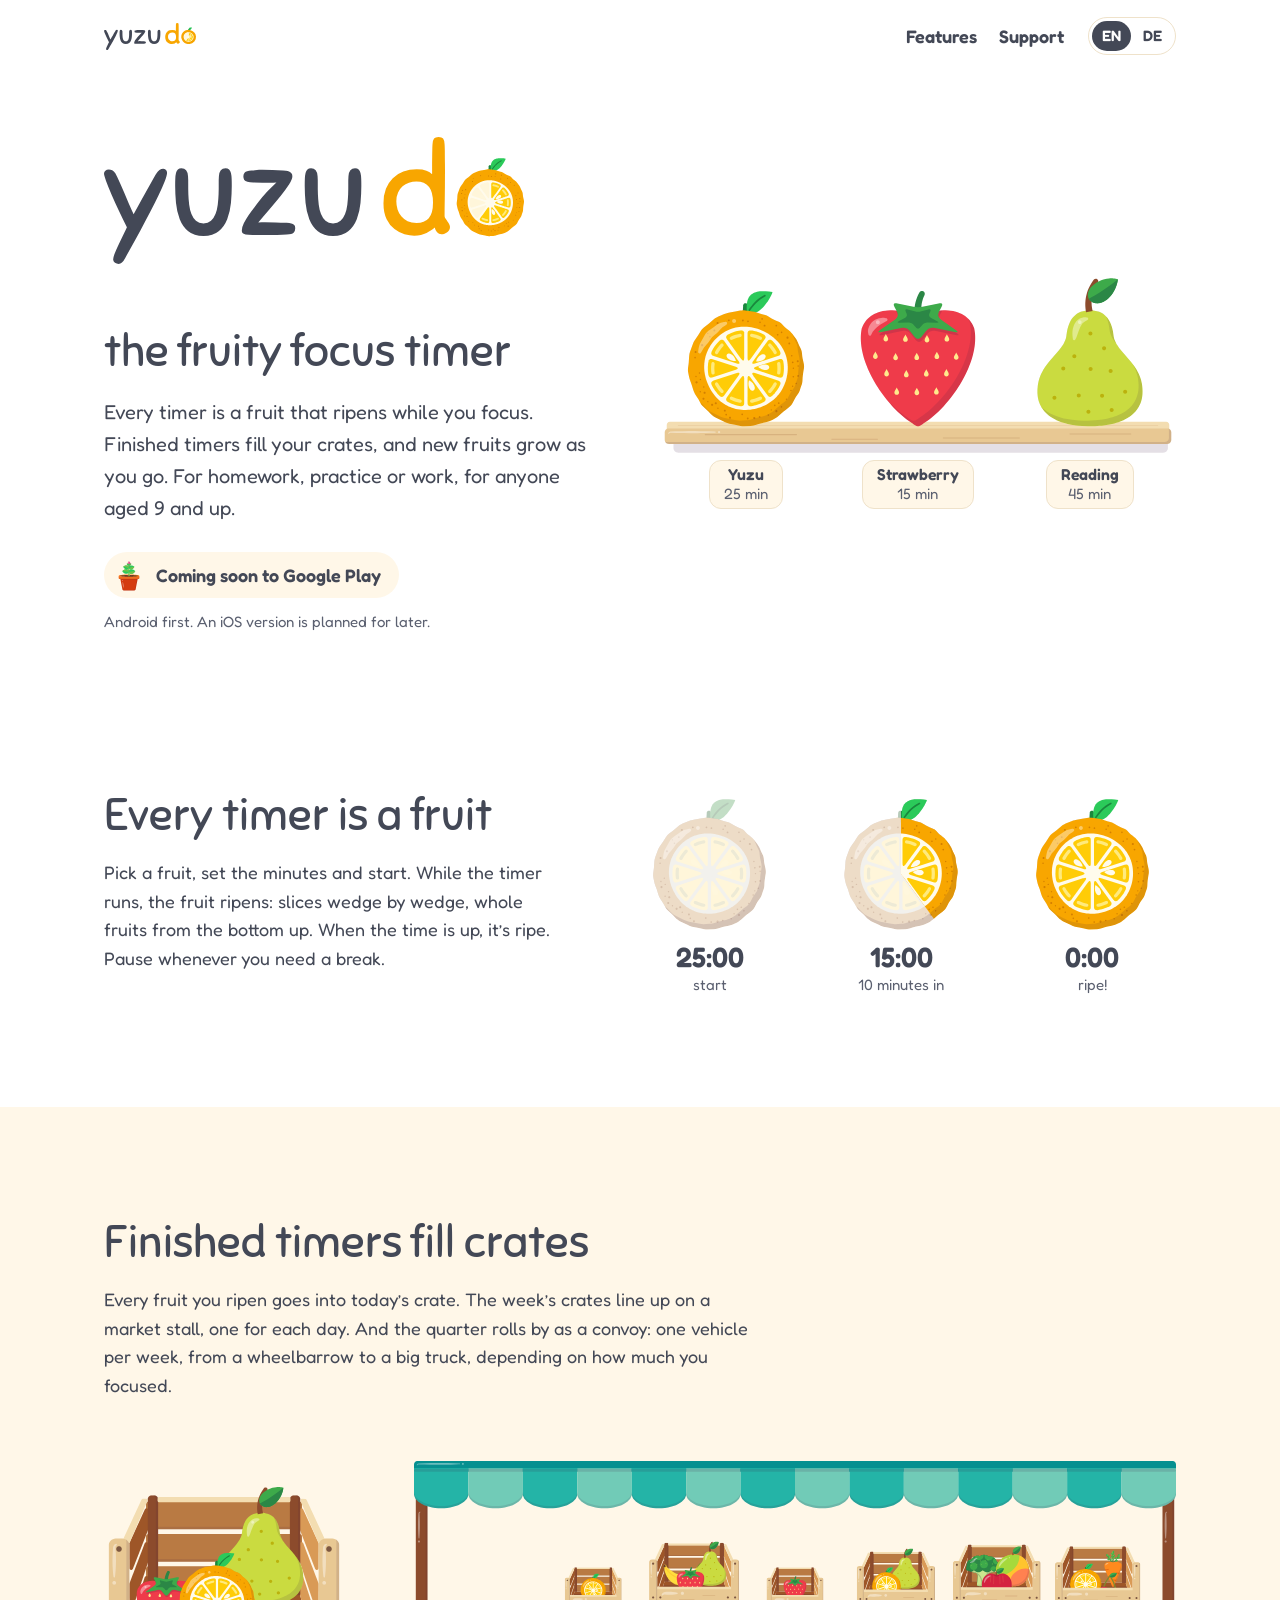
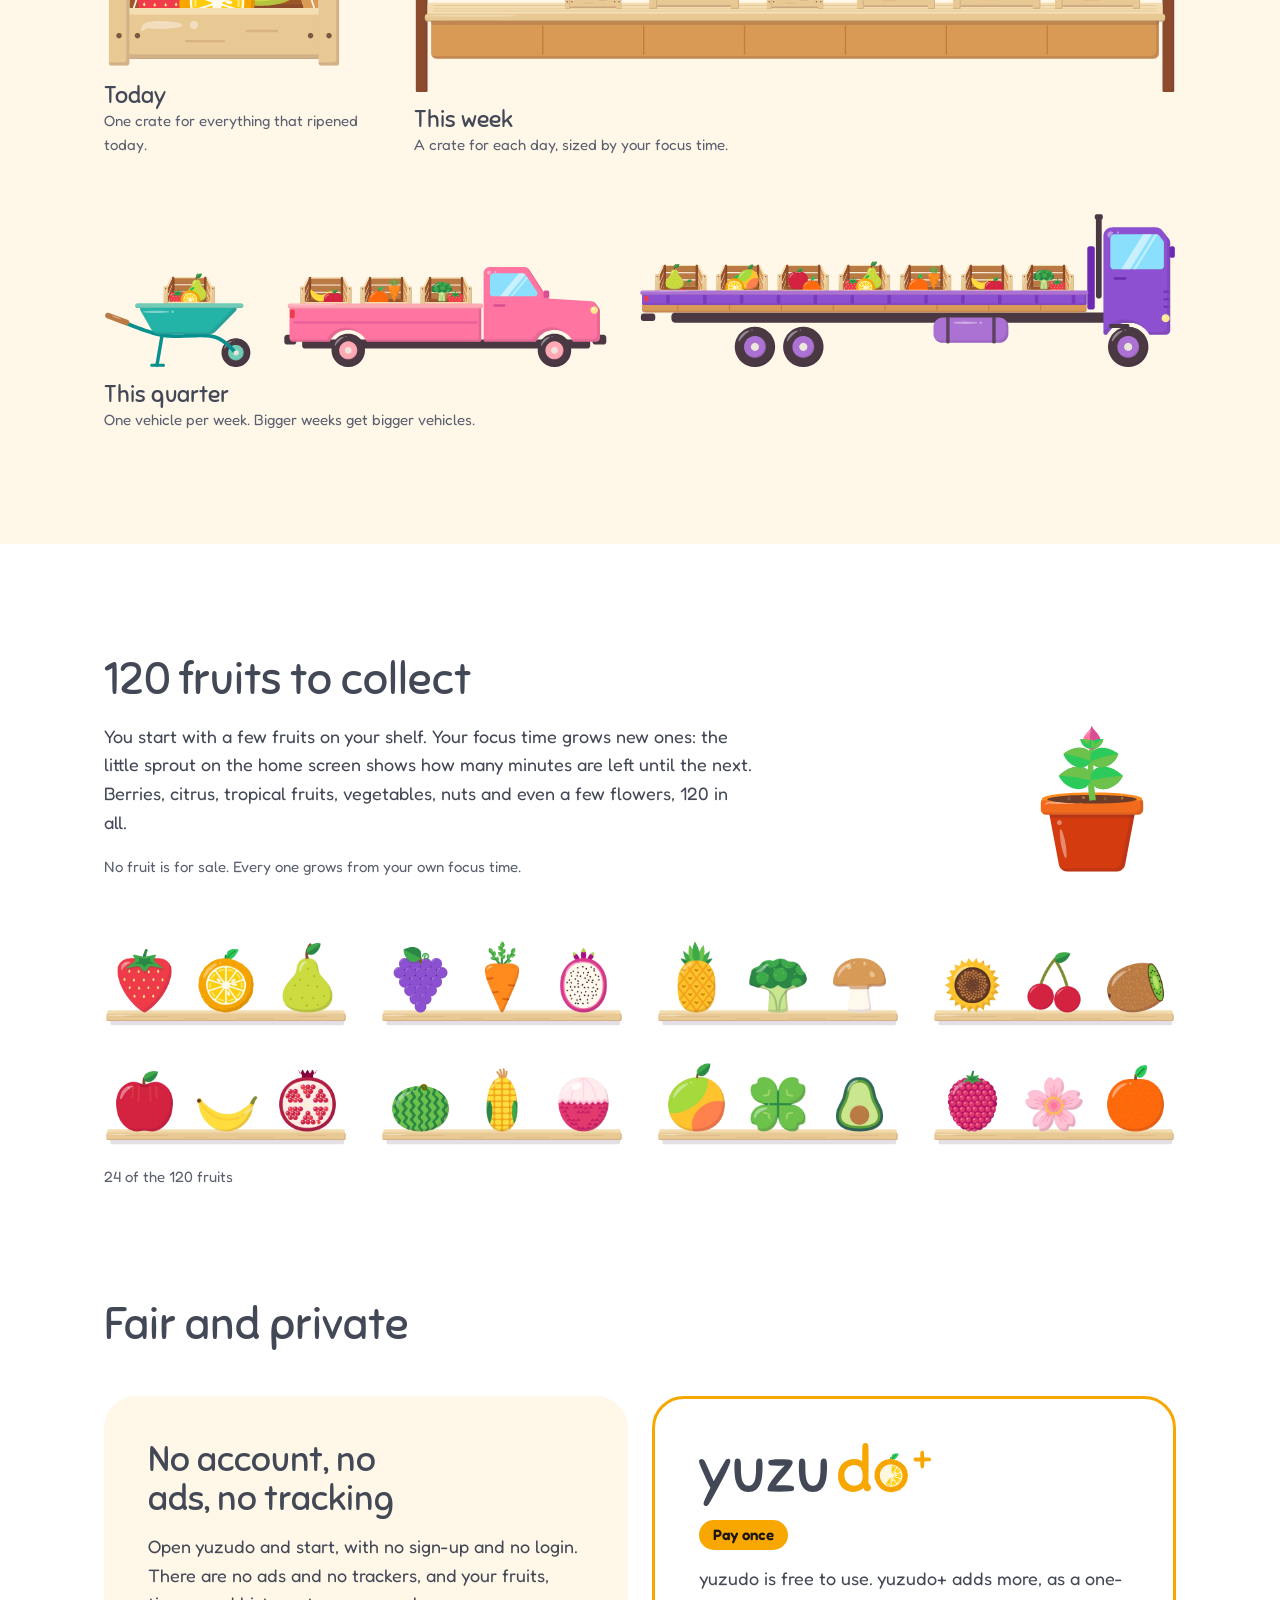
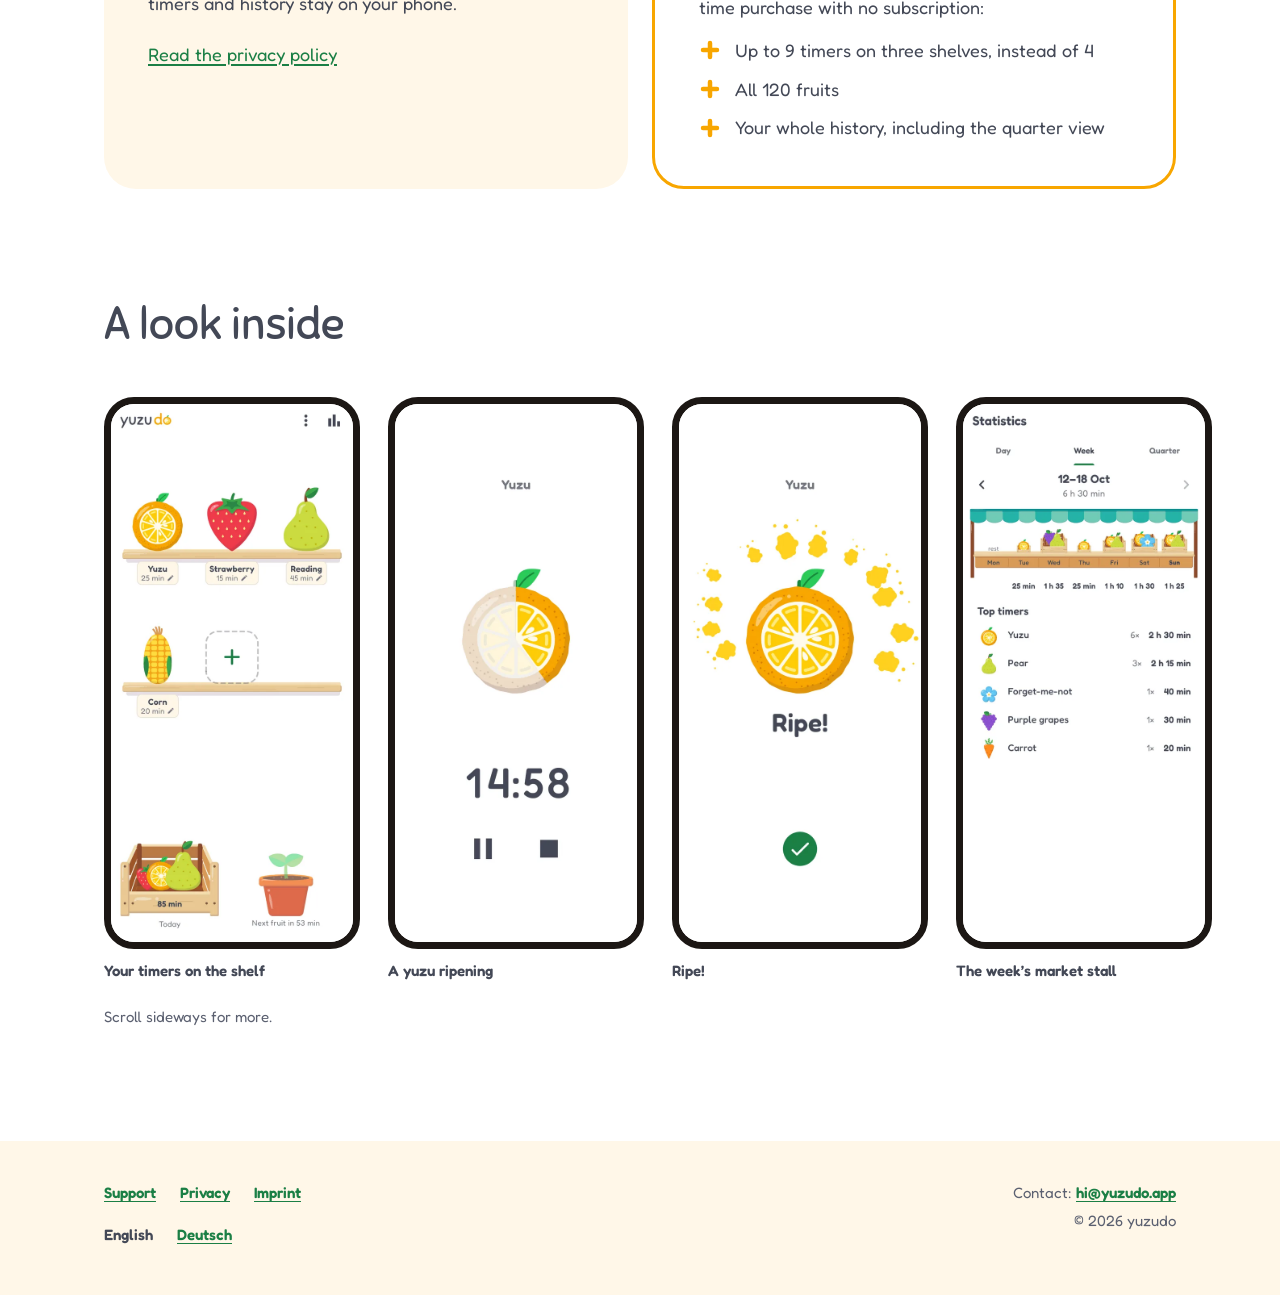
==== index.html @ 2c6a19ec "yuzudo.app website: home, support, privacy, imprint (EN/DE) Plain HTML/CSS for GitHub Pages at yuzud" ====
<!doctype html>
<html lang="en">
<head>
<meta charset="utf-8">
<meta name="viewport" content="width=device-width, initial-scale=1">
<title>yuzudo – the fruity focus timer</title>
<meta name="description" content="yuzudo is a fruity focus timer for Android: every timer is a fruit that ripens while you focus. No account, no ads, no tracking. Coming soon to Google Play.">
<meta name="color-scheme" content="light dark">
<meta name="theme-color" content="#FFFFFF" media="(prefers-color-scheme: light)">
<meta name="theme-color" content="#1C1714" media="(prefers-color-scheme: dark)">
<link rel="canonical" href="https://yuzudo.app/">
<link rel="alternate" hreflang="en" href="https://yuzudo.app/">
<link rel="alternate" hreflang="de" href="https://yuzudo.app/de/">
<link rel="alternate" hreflang="x-default" href="https://yuzudo.app/">
<link rel="preload" href="/fonts/sniglet/sniglet-regular.woff2" as="font" type="font/woff2" crossorigin>
<link rel="preload" href="/fonts/fredoka/fredoka-latin-400-normal.woff2" as="font" type="font/woff2" crossorigin>
<link rel="stylesheet" href="/css/site.css">
<link rel="icon" href="/favicon.ico" sizes="48x48">
<link rel="icon" href="/favicon.svg" type="image/svg+xml">
<link rel="apple-touch-icon" href="/apple-touch-icon.png">
<link rel="manifest" href="/site.webmanifest">
<meta property="og:type" content="website">
<meta property="og:site_name" content="yuzudo">
<meta property="og:title" content="yuzudo – the fruity focus timer">
<meta property="og:description" content="yuzudo is a fruity focus timer for Android: every timer is a fruit that ripens while you focus. No account, no ads, no tracking. Coming soon to Google Play.">
<meta property="og:url" content="https://yuzudo.app/">
<meta property="og:image" content="https://yuzudo.app/og.png">
<meta property="og:image:width" content="1200">
<meta property="og:image:height" content="630">
<meta property="og:image:alt" content="yuzudo wordmark on blue: the fruity focus timer">
<meta property="og:locale" content="en_GB">
<meta property="og:locale:alternate" content="de_CH">
<meta name="twitter:card" content="summary_large_image">
</head>
<body>
<a class="skip-link" href="#main">Skip to content</a>
<header class="site-header">
<div class="wrap">
<a class="brand" href="/"><picture><source media="(prefers-color-scheme: dark)" srcset="/img/brand/yuzudo-wordmark-b.svg"><img src="/img/brand/yuzudo-wordmark-a.svg" alt="yuzudo, home" width="3264" height="985"></picture></a>
<nav class="nav-main" aria-label="Main">
<ul>
<li><a href="/#features">Features</a></li>
<li><a href="/support/">Support</a></li>
</ul>
</nav>
<nav class="lang" aria-label="Language">
<a href="/" hreflang="en" lang="en" aria-current="true"><span aria-hidden="true">EN</span><span class="vh">English</span></a>
<a href="/de/" hreflang="de" lang="de"><span aria-hidden="true">DE</span><span class="vh">Deutsch</span></a>
</nav>
</div>
</header>
<main id="main" tabindex="-1">
<section class="hero" aria-labelledby="hero-title">
<div class="wrap">
<div class="hero-text">
<h1 id="hero-title"><picture><source media="(prefers-color-scheme: dark)" srcset="/img/brand/yuzudo-wordmark-b.svg"><img src="/img/brand/yuzudo-wordmark-a.svg" alt="yuzudo" width="3264" height="985"></picture><span class="tagline">the fruity focus timer</span></h1>
<p class="intro">Every timer is a fruit that ripens while you focus. Finished timers fill your crates, and new fruits grow as you go. For homework, practice or work, for anyone aged 9 and up.</p>
<p class="soon"><img src="/img/art/sprout.svg" alt="" width="512" height="512">Coming soon to Google Play</p>
<p class="soon-note">Android first. An iOS version is planned for later.</p>
</div>
<figure class="shelf" role="img" aria-label="Three timers on a wooden shelf, ripening: a yuzu (25 min), a strawberry (15 min) and a pear named Reading (45 min).">
<div class="shelf-fruits"><div class="fruit fruit--radial" style="--delay:0.5s"><img class="unripe" src="/img/fruits/yz_unripe.svg" alt="" width="512" height="512"><img class="ripe" src="/img/fruits/yz.svg" alt="" width="512" height="512"></div><div class="fruit fruit--fill" style="--delay:0.2s"><img class="unripe" src="/img/fruits/sb_unripe.svg" alt="" width="512" height="512"><img class="ripe" src="/img/fruits/sb.svg" alt="" width="512" height="512"></div><div class="fruit fruit--fill" style="--delay:0.8s"><img class="unripe" src="/img/fruits/pe_unripe.svg" alt="" width="512" height="512"><img class="ripe" src="/img/fruits/pe.svg" alt="" width="512" height="512"></div></div>
<img class="shelf-plank" src="/img/art/shelf.svg" alt="" width="1536" height="98">
<div class="shelf-labels" aria-hidden="true"><span class="chip"><b>Yuzu</b><span>25 min</span></span><span class="chip"><b>Strawberry</b><span>15 min</span></span><span class="chip"><b>Reading</b><span>45 min</span></span></div>
</figure>
</div>
</section>

<div id="features">
<section class="feature" aria-labelledby="f-ripen">
<div class="wrap split">
<div class="feature-text">
<h2 id="f-ripen">Every timer is a fruit</h2>
<p>Pick a fruit, set the minutes and start. While the timer runs, the fruit ripens: slices wedge by wedge, whole fruits from the bottom up. When the time is up, it’s ripe. Pause whenever you need a break.</p>
</div>
<ol class="ripen-steps" aria-label="A 25-minute yuzu timer from start to ripe"><li><img src="/img/fruits/yz_unripe.svg" alt="Unripe yuzu at the start of the timer" width="512" height="512" loading="lazy"><span class="t">25:00</span><span class="s">start</span></li><li><img src="/img/fruits/yz_40.svg" alt="Yuzu with four of its ten wedges ripe" width="512" height="512" loading="lazy"><span class="t">15:00</span><span class="s">10 minutes in</span></li><li><img src="/img/fruits/yz.svg" alt="Ripe yuzu" width="512" height="512" loading="lazy"><span class="t">0:00</span><span class="s">ripe!</span></li></ol>
</div>
</section>

<section class="feature band" aria-labelledby="f-crates">
<div class="wrap">
<div class="feature-text">
<h2 id="f-crates">Finished timers fill crates</h2>
<p>Every fruit you ripen goes into today’s crate. The week’s crates line up on a market stall, one for each day. And the quarter rolls by as a convoy: one vehicle per week, from a wheelbarrow to a big truck, depending on how much you focused.</p>
</div>
<div class="market">
<figure class="market-day"><img src="/img/art/crate-today.svg" alt="A wooden crate holding a strawberry, a yuzu and a pear." width="208" height="184" loading="lazy"><figcaption><b>Today</b>One crate for everything that ripened today.</figcaption></figure>
<figure class="market-week"><img src="/img/art/stall-week.svg" alt="A market stall with a crate of fruit for six days of the week. Bigger crates mean more focus time; one day has no crate." width="1692" height="513" loading="lazy"><figcaption><b>This week</b>A crate for each day, sized by your focus time.</figcaption></figure>
<figure class="market-quarter"><picture><source media="(max-width: 40rem)" srcset="/img/art/convoy-stacked.svg" width="1864" height="1017"><img src="/img/art/convoy.svg" alt="A wheelbarrow with one crate, a pink pickup with three crates and a purple truck with seven crates, all full of fruit." width="3722" height="536" loading="lazy"></picture><figcaption><b>This quarter</b>One vehicle per week. Bigger weeks get bigger vehicles.</figcaption></figure>
</div>
</div>
</section>

<section class="feature" aria-labelledby="f-collect">
<div class="wrap">
<div class="collect-head">
<div class="feature-text">
<h2 id="f-collect">120 fruits to collect</h2>
<p>You start with a few fruits on your shelf. Your focus time grows new ones: the little sprout on the home screen shows how many minutes are left until the next. Berries, citrus, tropical fruits, vegetables, nuts and even a few flowers, 120 in all.</p>
<p class="aside">No fruit is for sale. Every one grows from your own focus time.</p>
</div>
<img class="sprout" src="/img/art/sprout.svg" alt="" width="512" height="512" loading="lazy">
</div>
<figure class="collection">
<ul class="shelves">
<li class="mini-shelf"><ul><li><img src="/img/fruits/grid/sb.webp" alt="Strawberry" width="240" height="240" loading="lazy"></li><li><img src="/img/fruits/grid/yz.webp" alt="Yuzu" width="240" height="240" loading="lazy"></li><li><img src="/img/fruits/grid/pe.webp" alt="Pear" width="240" height="240" loading="lazy"></li></ul><img src="/img/art/shelf.svg" alt="" width="1536" height="98" loading="lazy"></li>
<li class="mini-shelf"><ul><li><img src="/img/fruits/grid/gp.webp" alt="Purple grapes" width="240" height="240" loading="lazy"></li><li><img src="/img/fruits/grid/ca.webp" alt="Carrot" width="240" height="240" loading="lazy"></li><li><img src="/img/fruits/grid/df.webp" alt="Dragon fruit" width="240" height="240" loading="lazy"></li></ul><img src="/img/art/shelf.svg" alt="" width="1536" height="98" loading="lazy"></li>
<li class="mini-shelf"><ul><li><img src="/img/fruits/grid/pa.webp" alt="Pineapple" width="240" height="240" loading="lazy"></li><li><img src="/img/fruits/grid/br.webp" alt="Broccoli" width="240" height="240" loading="lazy"></li><li><img src="/img/fruits/grid/mu.webp" alt="Button mushroom" width="240" height="240" loading="lazy"></li></ul><img src="/img/art/shelf.svg" alt="" width="1536" height="98" loading="lazy"></li>
<li class="mini-shelf"><ul><li><img src="/img/fruits/grid/su.webp" alt="Sunflower" width="240" height="240" loading="lazy"></li><li><img src="/img/fruits/grid/ch.webp" alt="Cherries" width="240" height="240" loading="lazy"></li><li><img src="/img/fruits/grid/kw.webp" alt="Kiwi" width="240" height="240" loading="lazy"></li></ul><img src="/img/art/shelf.svg" alt="" width="1536" height="98" loading="lazy"></li>
<li class="mini-shelf"><ul><li><img src="/img/fruits/grid/ra.webp" alt="Red apple" width="240" height="240" loading="lazy"></li><li><img src="/img/fruits/grid/ba.webp" alt="Banana" width="240" height="240" loading="lazy"></li><li><img src="/img/fruits/grid/pg.webp" alt="Pomegranate" width="240" height="240" loading="lazy"></li></ul><img src="/img/art/shelf.svg" alt="" width="1536" height="98" loading="lazy"></li>
<li class="mini-shelf"><ul><li><img src="/img/fruits/grid/wm.webp" alt="Watermelon" width="240" height="240" loading="lazy"></li><li><img src="/img/fruits/grid/cn.webp" alt="Corn" width="240" height="240" loading="lazy"></li><li><img src="/img/fruits/grid/ly.webp" alt="Lychee" width="240" height="240" loading="lazy"></li></ul><img src="/img/art/shelf.svg" alt="" width="1536" height="98" loading="lazy"></li>
<li class="mini-shelf"><ul><li><img src="/img/fruits/grid/mg.webp" alt="Mango" width="240" height="240" loading="lazy"></li><li><img src="/img/fruits/grid/cv.webp" alt="Four-leaf clover" width="240" height="240" loading="lazy"></li><li><img src="/img/fruits/grid/av.webp" alt="Avocado" width="240" height="240" loading="lazy"></li></ul><img src="/img/art/shelf.svg" alt="" width="1536" height="98" loading="lazy"></li>
<li class="mini-shelf"><ul><li><img src="/img/fruits/grid/rb.webp" alt="Raspberry" width="240" height="240" loading="lazy"></li><li><img src="/img/fruits/grid/sk.webp" alt="Cherry blossom" width="240" height="240" loading="lazy"></li><li><img src="/img/fruits/grid/or.webp" alt="Orange" width="240" height="240" loading="lazy"></li></ul><img src="/img/art/shelf.svg" alt="" width="1536" height="98" loading="lazy"></li>
</ul>
<figcaption>24 of the 120 fruits</figcaption>
</figure>
</div>
</section>

<section class="feature" aria-labelledby="f-fair">
<div class="wrap">
<h2 id="f-fair">Fair and private</h2>
<div class="cards">
<article class="card" aria-labelledby="f-private">
<h3 id="f-private">No account, no ads, no tracking</h3>
<p>Open yuzudo and start, with no sign-up and no login. There are no ads and no trackers, and your fruits, timers and history stay on your phone.</p>
<p class="more"><a href="/privacy/">Read the privacy policy</a></p>
</article>
<article class="card card--plus" aria-labelledby="f-plus">
<h3 id="f-plus"><picture><source media="(prefers-color-scheme: dark)" srcset="/img/brand/yuzudo-plus-wordmark-b.svg"><img src="/img/brand/yuzudo-plus-wordmark-a.svg" alt="yuzudo+" width="3625" height="985" loading="lazy"></picture></h3>
<p class="pill-gold">Pay once</p>
<p>yuzudo is free to use. yuzudo+ adds more, as a one-time purchase with no subscription:</p>
<ul class="plus-list"><li>Up to 9 timers on three shelves, instead of 4</li><li>All 120 fruits</li><li>Your whole history, including the quarter view</li></ul>
</article>
</div>
</div>
</section>
</div>

<section class="shots-section" aria-labelledby="shots-title">
<div class="wrap">
<h2 id="shots-title">A look inside</h2>
<ul class="shots" aria-label="Screenshots" tabindex="0">
<li><figure><img src="/img/screens/home_free_light.webp" alt="yuzudo home screen: a yuzu, a strawberry and a pear named Reading stand on a wooden shelf with their minutes, corn stands on a second shelf next to an empty slot with a plus. Below are today’s crate with 85 min and a sprout pot: next fruit in 53 min." width="600" height="1334" loading="lazy"><figcaption>Your timers on the shelf</figcaption></figure></li>
<li><figure><img src="/img/screens/run_40.webp" alt="A running timer: a large yuzu half with four of its ten wedges ripe, 14:58 left, with pause and stop buttons." width="600" height="1334" loading="lazy"><figcaption>A yuzu ripening</figcaption></figure></li>
<li><figure><img src="/img/screens/run_ripe.webp" alt="The finished timer: a fully ripe yuzu with juice splashes around it, the word Ripe! and a green check button." width="600" height="1334" loading="lazy"><figcaption>Ripe!</figcaption></figure></li>
<li><figure><img src="/img/screens/stats_week.webp" alt="Statistics, Week tab for 12–18 Oct: a market stall with one crate per day sized by focus time, Monday marked as rest, 6 h 30 min in total, and a list of top timers." width="600" height="1334" loading="lazy"><figcaption>The week’s market stall</figcaption></figure></li>
<li><figure><img src="/img/screens/stats_quarter.webp" alt="Statistics, Quarter tab: one vehicle per week, mostly cargo bikes, plus a pink pickup and a wheelbarrow, each carrying crates of fruit with that week’s focus time." width="600" height="1334" loading="lazy"><figcaption>The quarter, one vehicle per week</figcaption></figure></li>
<li><figure><img src="/img/screens/home_plus_dark.webp" alt="Home screen in dark mode with yuzudo+: nine timers on three shelves, among them grapes, a carrot running at 14:30, a dragon fruit, a persimmon, a forget-me-not and a marigold." width="600" height="1334" loading="lazy"><figcaption>yuzudo+ in dark mode</figcaption></figure></li>
</ul>
<p class="shots-hint">Scroll sideways for more.</p>
</div>
</section>
</main>
<footer class="site-footer">
<div class="wrap">
<nav aria-label="Footer">
<ul>
<li><a href="/support/">Support</a></li>
<li><a href="/privacy/">Privacy</a></li>
<li><a href="/imprint/">Imprint</a></li>
</ul>
</nav>
<ul class="foot-lang" aria-label="Language">
<li><a href="/" hreflang="en" lang="en" aria-current="true">English</a></li>
<li><a href="/de/" hreflang="de" lang="de">Deutsch</a></li>
</ul>
<div class="foot-meta">
<p>Contact: <a href="mailto:hi@yuzudo.app">hi@yuzudo.app</a></p>
<p>© 2026 yuzudo</p>
</div>
</div>
</footer>
</body>
</html>
---- css/site.css ----
/* yuzudo.app — one stylesheet, no build step.
   Fonts: Sniglet (headings) and Fredoka (text), both SIL OFL, self-hosted in /fonts/. */

@font-face {
  font-family: "Sniglet";
  src: url("/fonts/sniglet/sniglet-regular.woff2") format("woff2");
  font-weight: 400;
  font-style: normal;
  font-display: swap;
}
@font-face {
  font-family: "Fredoka";
  src: url("/fonts/fredoka/fredoka-latin-400-normal.woff2") format("woff2");
  font-weight: 400;
  font-style: normal;
  font-display: swap;
  unicode-range: U+0000-00FF, U+0131, U+0152-0153, U+02BB-02BC, U+02C6, U+02DA, U+02DC, U+0304, U+0308, U+0329, U+2000-206F, U+20AC, U+2122, U+2191, U+2193, U+2212, U+2215, U+FEFF, U+FFFD;
}
@font-face {
  font-family: "Fredoka";
  src: url("/fonts/fredoka/fredoka-latin-ext-400-normal.woff2") format("woff2");
  font-weight: 400;
  font-style: normal;
  font-display: swap;
  unicode-range: U+0100-02BA, U+02BD-02C5, U+02C7-02CC, U+02CE-02D7, U+02DD-02FF, U+0304, U+0308, U+0329, U+1D00-1DBF, U+1E00-1E9F, U+1EF2-1EFF, U+2020, U+20A0-20AB, U+20AD-20C0, U+2113, U+2C60-2C7F, U+A720-A7FF;
}
@font-face {
  font-family: "Fredoka";
  src: url("/fonts/fredoka/fredoka-latin-600-normal.woff2") format("woff2");
  font-weight: 600;
  font-style: normal;
  font-display: swap;
  unicode-range: U+0000-00FF, U+0131, U+0152-0153, U+02BB-02BC, U+02C6, U+02DA, U+02DC, U+0304, U+0308, U+0329, U+2000-206F, U+20AC, U+2122, U+2191, U+2193, U+2212, U+2215, U+FEFF, U+FFFD;
}
@font-face {
  font-family: "Fredoka";
  src: url("/fonts/fredoka/fredoka-latin-ext-600-normal.woff2") format("woff2");
  font-weight: 600;
  font-style: normal;
  font-display: swap;
  unicode-range: U+0100-02BA, U+02BD-02C5, U+02C7-02CC, U+02CE-02D7, U+02DD-02FF, U+0304, U+0308, U+0329, U+1D00-1DBF, U+1E00-1E9F, U+1EF2-1EFF, U+2020, U+20A0-20AB, U+20AD-20C0, U+2113, U+2C60-2C7F, U+A720-A7FF;
}

/* ---------- tokens ---------- */
:root {
  color-scheme: light dark;

  /* brand */
  --white: #FFFFFF;
  --slate: #434856;
  --green: #1B7F45;          /* garden green: buttons and links on light grounds */
  --green-light: #53C683;    /* same hue (145°), lighter: links and buttons on soil */
  --gold: #F8A600;           /* yuzu gold: yuzudo+ only, as a fill with dark text */
  --paper: #FFF7E8;
  --soil: #1C1714;

  /* roles (light) */
  --bg: var(--white);
  --text: var(--slate);
  --muted: #5B6070;
  --link: var(--green);
  --btn: var(--green);
  --on-btn: var(--white);
  --surface: var(--paper);
  --line: #EFE2CA;
  --chip: var(--paper);
  --bezel: var(--soil);
  --on-gold: var(--soil);

  /* type */
  --font-display: "Sniglet", "Fredoka", ui-rounded, "Arial Rounded MT Bold", system-ui, sans-serif;
  --font-body: "Fredoka", ui-rounded, "Arial Rounded MT", system-ui, -apple-system, "Segoe UI", sans-serif;
  --step--1: 0.9375rem;                                   /* 15 */
  --step-0: 1.125rem;                                     /* 18 */
  --step-1: 1.40625rem;                                   /* 22.5 */
  --step-2: clamp(1.5rem, 1.15rem + 1.5vw, 2.2rem);       /* 24 → 35 */
  --step-3: clamp(1.75rem, 1.25rem + 2.2vw, 2.75rem);     /* 28 → 44 */
  --step-4: clamp(2.1rem, 1.4rem + 3vw, 3.4rem);          /* 34 → 54 */

  /* space */
  --gutter: clamp(16px, 4vw, 40px);
  --section: clamp(56px, 9vw, 112px);
  --wrap: 72rem;
  --measure: 36em;
}

@media (prefers-color-scheme: dark) {
  :root {
    --bg: var(--soil);
    --text: var(--paper);
    --muted: #CFC4B4;
    --link: var(--green-light);
    --btn: var(--green-light);
    --on-btn: var(--soil);
    --surface: #2A221E;
    --line: #3D332D;
    --chip: #2A221E;
    --bezel: #3D332D;
  }
}

/* ---------- base ---------- */
*, *::before, *::after { box-sizing: border-box; }

html {
  -webkit-text-size-adjust: 100%;
  text-size-adjust: 100%;
}

body {
  display: flex;
  flex-direction: column;
  min-height: 100vh;
  min-height: 100svh;
  margin: 0;
  background: var(--bg);
  color: var(--text);
  font-family: var(--font-body);
  font-size: var(--step-0);
  font-weight: 400;
  line-height: 1.6;
  font-synthesis: none;
  overflow-wrap: break-word;
  text-rendering: optimizeLegibility;
}

:lang(de) p, :lang(de) li, :lang(de) figcaption { hyphens: auto; -webkit-hyphens: auto; }

img, svg, picture { display: block; max-width: 100%; height: auto; }

h1, h2, h3 { margin: 0; color: var(--text); text-wrap: balance; }
h1, h2 { font-family: var(--font-display); font-weight: 400; line-height: 1.08; letter-spacing: 0; }
h3 { font-family: var(--font-body); font-weight: 600; font-size: var(--step-1); line-height: 1.25; }
p, ul, ol, dl { margin: 0; }
p + p { margin-top: 0.9em; }
b, strong { font-weight: 600; }

a { color: var(--link); text-decoration-thickness: 0.09em; text-underline-offset: 0.18em; }
a:hover { text-decoration-thickness: 0.16em; }

:focus-visible {
  outline: 3px solid var(--link);
  outline-offset: 3px;
  border-radius: 6px;
}

.vh {
  position: absolute !important;
  width: 1px; height: 1px;
  margin: -1px; padding: 0; border: 0;
  overflow: hidden; clip: rect(0 0 0 0); clip-path: inset(50%);
  white-space: nowrap;
}

.skip-link {
  position: absolute;
  left: var(--gutter);
  top: -200px;
  z-index: 10;
  padding: 0.6em 1.1em;
  border-radius: 999px;
  background: var(--btn);
  color: var(--on-btn);
  font-weight: 600;
  text-decoration: none;
}
.skip-link:focus { top: 12px; }

main { flex: 1 0 auto; }
main:focus { outline: none; }

.wrap {
  width: 100%;
  max-width: var(--wrap);
  margin-inline: auto;
  padding-inline: var(--gutter);
}

/* ---------- header ---------- */
.site-header .wrap {
  display: grid;
  grid-template-columns: auto 1fr auto;
  grid-template-areas: "brand nav lang";
  align-items: center;
  column-gap: 24px;
  row-gap: 4px;
  padding-block: 16px;
}
.brand { grid-area: brand; display: block; border-radius: 6px; }
.brand img { width: 92px; height: auto; }          /* 28 px em: above the 24 px minimum, 14 px clear space kept */
.nav-main { grid-area: nav; justify-self: end; }
.nav-main ul { display: flex; flex-wrap: wrap; gap: 4px 22px; list-style: none; padding: 0; }
.nav-main a {
  display: inline-block;
  padding-block: 6px;
  color: var(--text);
  font-weight: 600;
  text-decoration: none;
}
.nav-main a:hover { color: var(--link); text-decoration: underline; text-decoration-thickness: 0.12em; }
.lang {
  grid-area: lang;
  display: flex;
  gap: 2px;
  padding: 3px;
  border: 1.5px solid var(--line);
  border-radius: 999px;
}
.lang a {
  display: block;
  min-width: 2.6em;
  padding: 3px 10px;
  border-radius: 999px;
  color: var(--text);
  font-size: var(--step--1);
  font-weight: 600;
  line-height: 1.6;
  text-align: center;
  text-decoration: none;
}
.lang a:hover { color: var(--link); }
.lang a[aria-current="true"] { background: var(--text); color: var(--bg); }

@media (max-width: 30rem) {
  .site-header .wrap {
    grid-template-columns: auto 1fr;
    grid-template-areas: "brand lang" "nav nav";
  }
  .lang { justify-self: end; }
  .nav-main { justify-self: start; }
}

/* ---------- buttons, pills ---------- */
.btn {
  display: inline-flex;
  align-items: center;
  gap: 0.5em;
  padding: 0.65em 1.3em;
  border-radius: 999px;
  background: var(--btn);
  color: var(--on-btn);
  font-weight: 600;
  line-height: 1.3;
  text-decoration: none;
}
.btn:hover { text-decoration: underline; text-decoration-thickness: 0.1em; }

.soon {
  display: inline-flex;
  align-items: center;
  gap: 10px;
  margin-top: 28px;
  padding: 6px 18px 6px 8px;
  border-radius: 999px;
  background: var(--surface);
  font-weight: 600;
}
.soon img { width: 34px; height: 34px; }
.soon-note { margin-top: 10px; color: var(--muted); font-size: var(--step--1); }

/* ---------- hero ---------- */
.hero { padding-block: clamp(20px, 5vw, 64px) clamp(8px, 2vw, 24px); }
.hero .wrap { display: grid; gap: clamp(40px, 6vw, 64px); align-items: center; }
.hero h1 { --wm: clamp(232px, 36vw, 420px); }
.hero h1 picture, .hero h1 img { width: var(--wm); }
.tagline {
  display: block;
  margin-top: calc(var(--wm) * 0.1532);     /* the wordmark's 0.5 em clear space */
  font-size: var(--step-3);
  line-height: 1.1;
}
.intro { margin-top: 20px; max-width: 30em; font-size: clamp(1.125rem, 1.05rem + 0.3vw, 1.25rem); }

@media (min-width: 60rem) {
  .hero .wrap { grid-template-columns: minmax(0, 1fr) minmax(0, 1.05fr); }
}

/* ---------- shelf with three fruits (hero) ---------- */
.shelf { width: 100%; max-width: 36rem; margin: 0 auto; }
.shelf-fruits { position: relative; z-index: 1; display: grid; grid-template-columns: repeat(3, 1fr); }
.fruit { position: relative; aspect-ratio: 1 / 1; }
.fruit img { position: absolute; inset: 0; width: 100%; height: 100%; }
.fruit .unripe { display: none; }
.shelf-plank { width: 100%; margin-top: -2.409%; }  /* plank surface (14/98) meets the fruits' baseline (489/512) */
.shelf-labels { display: grid; grid-template-columns: repeat(3, 1fr); margin-top: 6px; text-align: center; }
.chip {
  justify-self: center;
  padding: 4px 14px 5px;
  border: 1px solid var(--line);
  border-radius: 12px;
  background: var(--chip);
  font-size: var(--step--1);
  line-height: 1.25;
}
.chip b { display: block; font-size: 1.05em; }
.chip span { color: var(--muted); }

/* the one orchestrated moment: the shelf ripens once on load */
@property --ripe-p { syntax: "<percentage>"; inherits: false; initial-value: 100%; }
@property --ripe-a { syntax: "<angle>"; inherits: false; initial-value: 360deg; }
@keyframes ripen-fill { from { --ripe-p: 4%; } to { --ripe-p: 93%; } }   /* body bottom (y 489) to leaf tips (y 40) on the 512 canvas */
@keyframes ripen-radial { from { --ripe-a: 0deg; } to { --ripe-a: 360deg; } }
@keyframes unripe-out { to { visibility: hidden; } }

@media (prefers-reduced-motion: no-preference) {
  @supports ((mask-image: linear-gradient(#000, #000)) or (-webkit-mask-image: linear-gradient(#000, #000))) {
    .shelf .fruit { --dur: 2.4s; }
    .shelf .fruit .unripe {
      display: block;
      animation: unripe-out 0.01s linear calc(var(--delay) + var(--dur)) forwards;
    }
    .shelf .fruit--fill .ripe {
      -webkit-mask-image: linear-gradient(to top, #000 var(--ripe-p), transparent var(--ripe-p));
      mask-image: linear-gradient(to top, #000 var(--ripe-p), transparent var(--ripe-p));
      animation: ripen-fill var(--dur) cubic-bezier(0.4, 0.1, 0.45, 1) var(--delay) backwards;
    }
    .shelf .fruit--radial .ripe {
      /* sweep centre of the yuzu half: (255.6, 317.5) on the 512 canvas */
      -webkit-mask-image: conic-gradient(from 0deg at 49.92% 62.01%, #000 var(--ripe-a), transparent var(--ripe-a));
      mask-image: conic-gradient(from 0deg at 49.92% 62.01%, #000 var(--ripe-a), transparent var(--ripe-a));
      animation: ripen-radial var(--dur) cubic-bezier(0.4, 0.1, 0.45, 1) var(--delay) backwards;
    }
  }
}

/* ---------- feature sections ---------- */
.feature { padding-block: var(--section); }
.feature:not(.band) + .feature:not(.band) { padding-top: 0; }
.band { background: var(--surface); }
.feature h2 { font-size: var(--step-3); max-width: 16em; }
.feature-text p { max-width: var(--measure); margin-top: 18px; }
.feature-text .aside { color: var(--muted); font-size: var(--step--1); }

.split { display: grid; gap: 40px; align-items: center; }
@media (min-width: 56rem) {
  .split { grid-template-columns: minmax(0, 5fr) minmax(0, 6fr); gap: 64px; }
}

/* ripening steps */
.ripen-steps {
  display: grid;
  grid-template-columns: repeat(3, minmax(0, 1fr));
  gap: clamp(8px, 2vw, 24px);
  padding: 0;
  list-style: none;
  text-align: center;
}
.ripen-steps img { width: 100%; max-width: 200px; margin-inline: auto; }
.ripen-steps .t {
  display: block;
  margin-top: 4px;
  font-size: clamp(1.25rem, 1rem + 1.2vw, 1.75rem);
  font-weight: 600;
  font-variant-numeric: tabular-nums;
  line-height: 1.2;
}
.ripen-steps .s { display: block; color: var(--muted); font-size: var(--step--1); line-height: 1.35; }

/* market: crate, stall, convoy */
.market {
  display: grid;
  gap: 40px;
  margin-top: clamp(32px, 5vw, 56px);
  align-items: end;
}
.market figure { margin: 0; }
.market-day img { width: min(100%, 240px); }
.market figcaption { margin-top: 14px; max-width: 26em; font-size: var(--step--1); color: var(--muted); }
.market figcaption b { display: block; color: var(--text); font-family: var(--font-display); font-weight: 400; font-size: var(--step-1); line-height: 1.2; }
@media (min-width: 56rem) {
  .market { grid-template-columns: minmax(0, 1fr) minmax(0, 3fr); column-gap: 56px; row-gap: 56px; }
  .market-quarter { grid-column: 1 / -1; }
}

/* collection: shelves of three */
.collect-head { display: grid; gap: 24px; align-items: end; }
.collect-head .sprout { display: none; }
@media (min-width: 48rem) {
  .collect-head { grid-template-columns: minmax(0, 1fr) auto; }
  .collect-head .sprout { display: block; width: 168px; margin-right: 4%; }
}
.collection { margin: clamp(32px, 5vw, 56px) 0 0; }
.shelves {
  display: grid;
  grid-template-columns: repeat(2, minmax(0, 1fr));
  gap: 28px clamp(14px, 3vw, 32px);
  padding: 0;
  list-style: none;
}
@media (min-width: 48rem) { .shelves { grid-template-columns: repeat(4, minmax(0, 1fr)); } }
.mini-shelf ul {
  position: relative;
  z-index: 1;
  display: grid;
  grid-template-columns: repeat(3, minmax(0, 1fr));
  padding: 0;
  list-style: none;
}
.mini-shelf ul img { width: 100%; aspect-ratio: 1 / 1; }
.mini-shelf > img { width: 100%; margin-top: -2.409%; }
.collection figcaption { margin-top: 20px; color: var(--muted); font-size: var(--step--1); }

/* fair deal: two cards */
.cards { display: grid; gap: 24px; margin-top: clamp(32px, 5vw, 48px); }
@media (min-width: 52rem) { .cards { grid-template-columns: 1fr 1fr; align-items: stretch; } }
.card {
  padding: clamp(24px, 4vw, 44px);
  border-radius: 32px;
  background: var(--surface);
}
.card h3 { font-family: var(--font-display); font-weight: 400; font-size: var(--step-2); line-height: 1.1; }
.card p { margin-top: 14px; max-width: 30em; }
.card .more { margin-top: 22px; }
.card--plus { background: var(--bg); border: 3px solid var(--gold); }
.card--plus h3 img { width: clamp(176px, 22vw, 232px); }
.pill-gold {
  display: inline-block;
  margin-top: 18px;
  padding: 3px 14px;
  border-radius: 999px;
  background: var(--gold);
  color: var(--on-gold);
  font-size: var(--step--1);
  font-weight: 600;
}
.plus-list { margin-top: 14px; padding: 0; list-style: none; }
.plus-list li { position: relative; padding-left: 36px; margin-top: 10px; }
.plus-list li::before {
  content: "";
  position: absolute;
  left: 0;
  top: 0.2em;
  width: 22px;
  height: 22px;
  /* the yuzudo+ "+": always yuzu gold #F8A600, rounded like Sniglet's plus */
  background: url("data:image/svg+xml,%3Csvg xmlns='http://www.w3.org/2000/svg' viewBox='0 0 22 22'%3E%3Cpath d='M11 4v14M4 11h14' stroke='%23F8A600' stroke-width='4.5' stroke-linecap='round' fill='none'/%3E%3C/svg%3E") center / contain no-repeat;
}

/* screenshots */
.shots-section { padding-block: 0 var(--section); }
.shots-section h2 { font-size: var(--step-3); }
.shots {
  display: grid;
  grid-auto-flow: column;
  grid-auto-columns: clamp(196px, 56vw, 256px);
  gap: clamp(16px, 2.5vw, 28px);
  margin: clamp(28px, 4vw, 44px) calc(-1 * var(--gutter)) 0;
  padding: 4px var(--gutter) 18px;
  overflow-x: auto;
  overscroll-behavior-x: contain;
  scroll-snap-type: x mandatory;
  scroll-padding-inline: var(--gutter);
  list-style: none;
}
.shots li { scroll-snap-align: start; }
.shots figure { margin: 0; }
.shots img {
  width: 100%;
  border: 7px solid var(--bezel);
  border-radius: 30px;
  background: var(--white);
}
.shots figcaption { margin-top: 12px; font-weight: 600; font-size: var(--step--1); line-height: 1.35; }
.shots-hint { margin-top: 6px; color: var(--muted); font-size: var(--step--1); }

/* ---------- inner pages ---------- */
.page { padding-block: clamp(28px, 6vw, 72px) var(--section); }
.prose { max-width: 40em; }
.prose h1 { font-size: var(--step-4); }
.prose .lede { margin-top: 18px; font-size: clamp(1.125rem, 1.05rem + 0.4vw, 1.3rem); }
.prose .updated { margin-top: 12px; color: var(--muted); font-size: var(--step--1); }
.prose h2 { margin-top: 2.2em; font-size: var(--step-2); }
.prose h3 { margin-top: 1.6em; }
.prose h2 + p, .prose h3 + p { margin-top: 0.5em; }
.prose h2 + h3 { margin-top: 0.9em; }
.prose .summary { margin-top: 28px; padding: 20px 24px; border-radius: 20px; background: var(--surface); }
.contact-line { margin-top: 28px; font-size: var(--step-1); }

.faq { margin-top: clamp(32px, 5vw, 48px); }
.faq section + section { margin-top: 2em; }
.faq h2 { margin: 0; font-family: var(--font-body); font-weight: 600; font-size: var(--step-1); line-height: 1.3; }
.faq h2 + p { margin-top: 0.45em; }

.contact-card {
  margin-top: clamp(40px, 6vw, 64px);
  padding: clamp(24px, 4vw, 36px);
  border-radius: 28px;
  background: var(--surface);
}
.contact-card h2 { margin-top: 0; font-size: var(--step-2); }
.contact-card p { margin-top: 10px; }
.contact-card .btn { margin-top: 18px; }

/* 404 */
.lost { text-align: center; }
.lost img { width: 168px; margin: 0 auto 8px; }
.lost h1, .lost h2 { font-size: var(--step-4); }
.lost p { margin-top: 12px; }
.lost .pair { display: grid; gap: 40px; margin-top: 8px; }
@media (min-width: 48rem) { .lost .pair { grid-template-columns: 1fr 1fr; } }
.lost .btn { margin-top: 20px; }

/* ---------- footer ---------- */
.site-footer {
  padding-block: 40px 48px;
  background: var(--surface);
  font-size: var(--step--1);
}
.site-footer .wrap { display: grid; gap: 18px 48px; }
.site-footer ul { display: flex; flex-wrap: wrap; gap: 6px 24px; padding: 0; list-style: none; }
.site-footer a { font-weight: 600; }
.foot-lang a[aria-current="true"] { color: var(--text); text-decoration: none; }
.foot-meta { color: var(--muted); }
.foot-meta p + p { margin-top: 4px; }
.foot-meta a { color: var(--link); }
@media (min-width: 48rem) {
  .site-footer .wrap { grid-template-columns: 1fr auto; align-items: start; }
  .foot-meta { text-align: right; grid-row: 1 / span 2; grid-column: 2; }
}

@media (prefers-reduced-motion: no-preference) {
  html { scroll-behavior: smooth; }
}
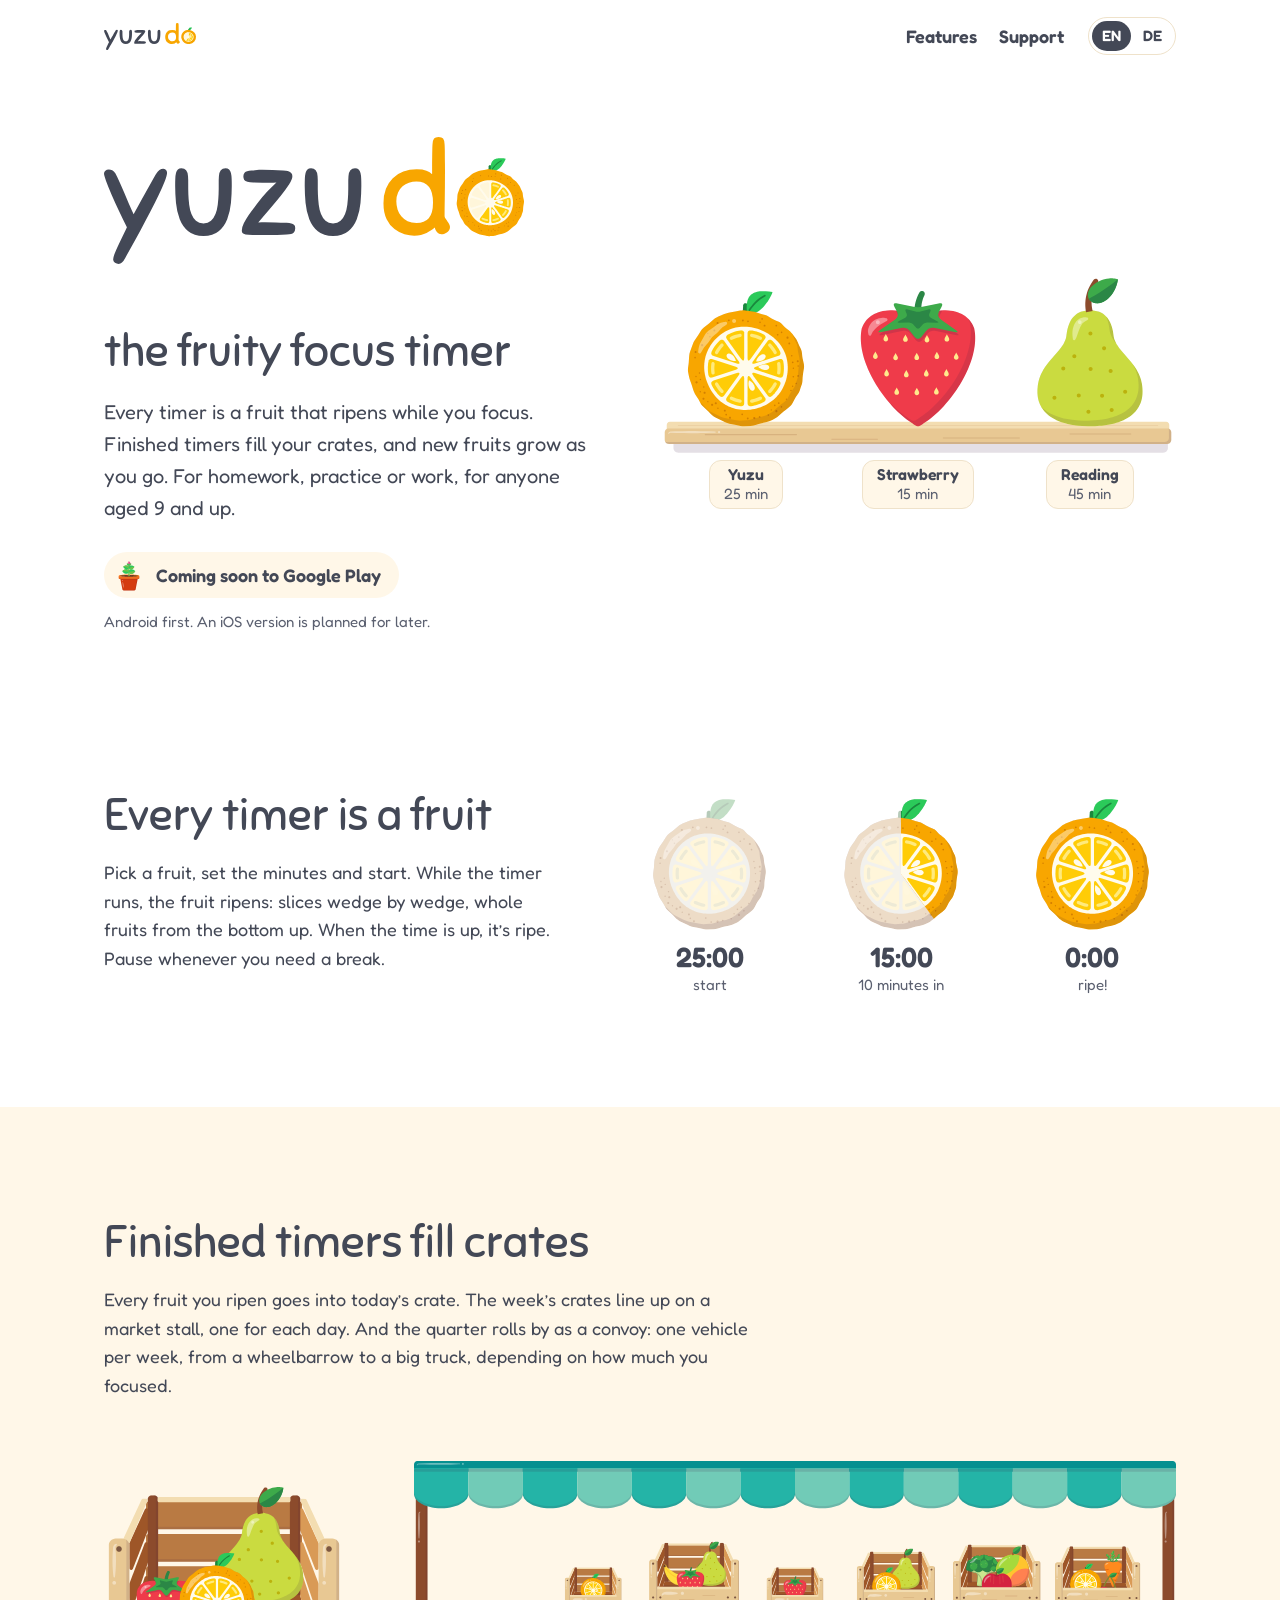
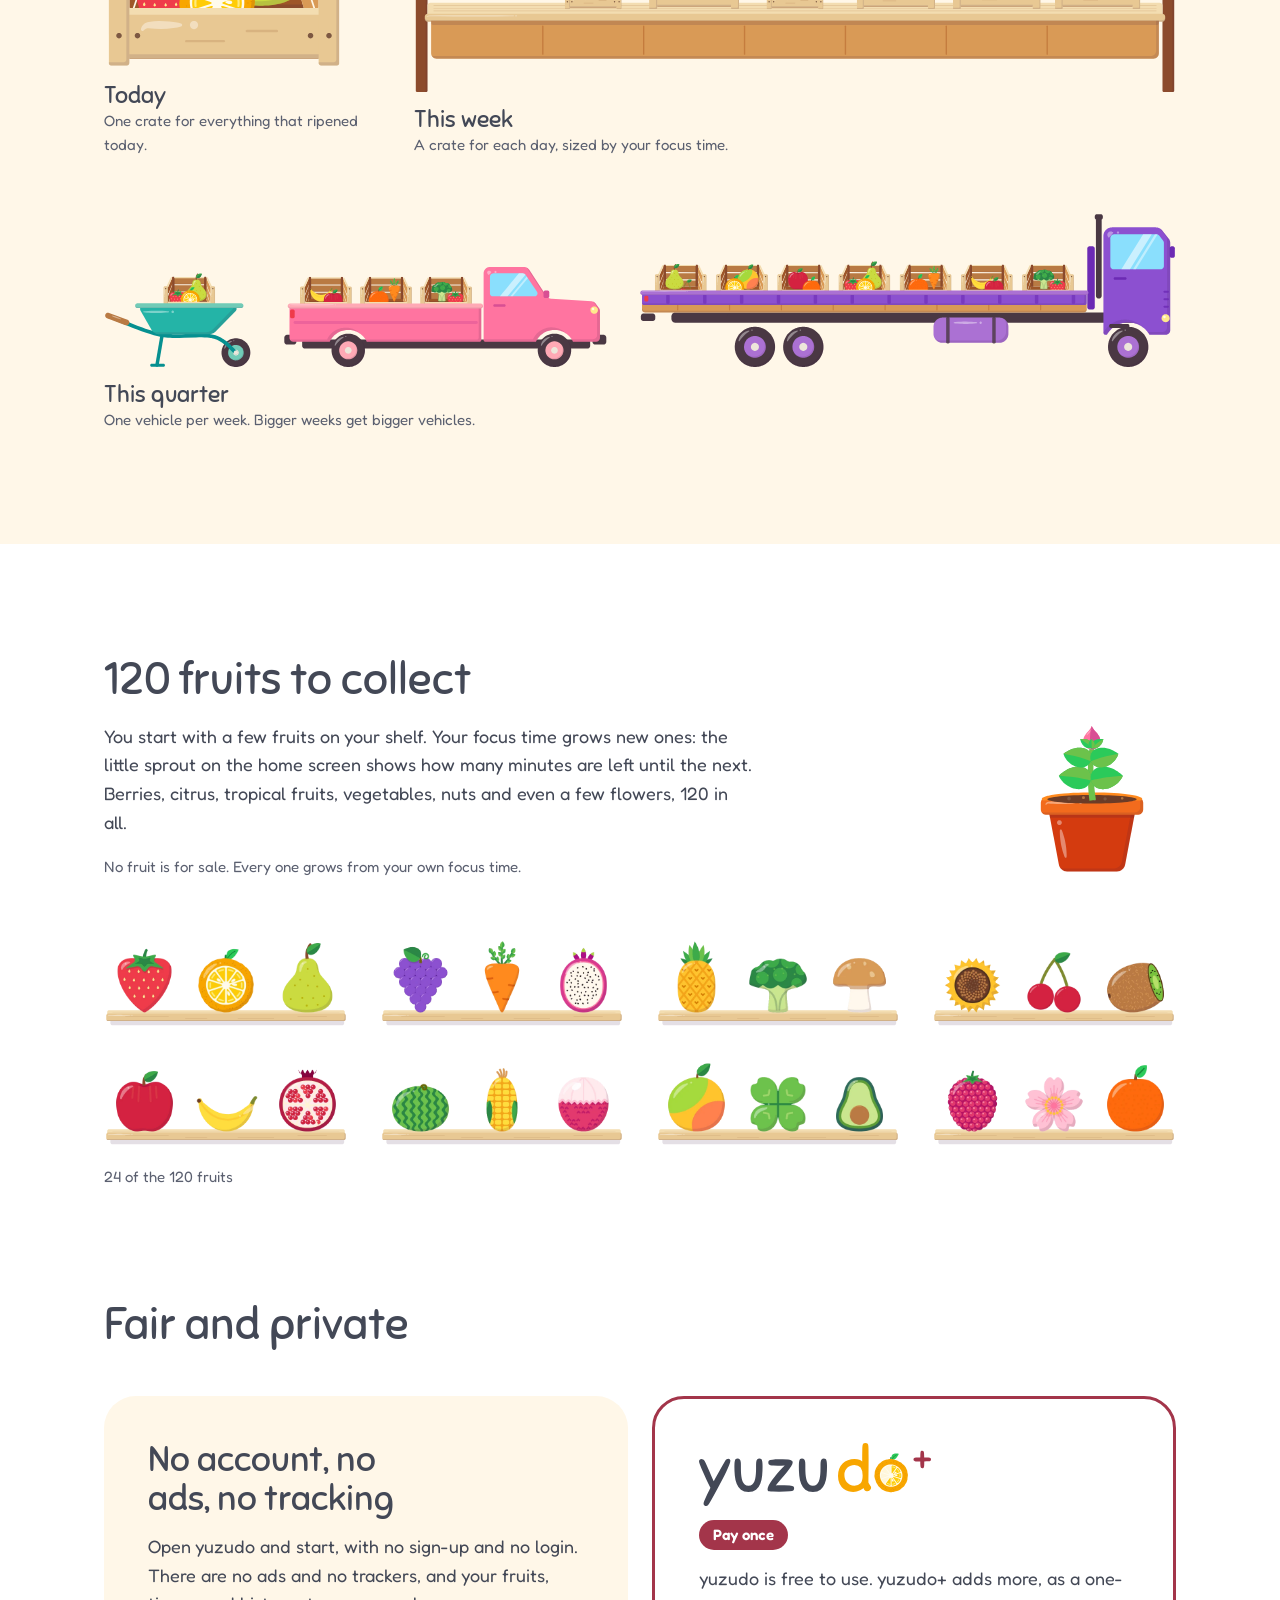
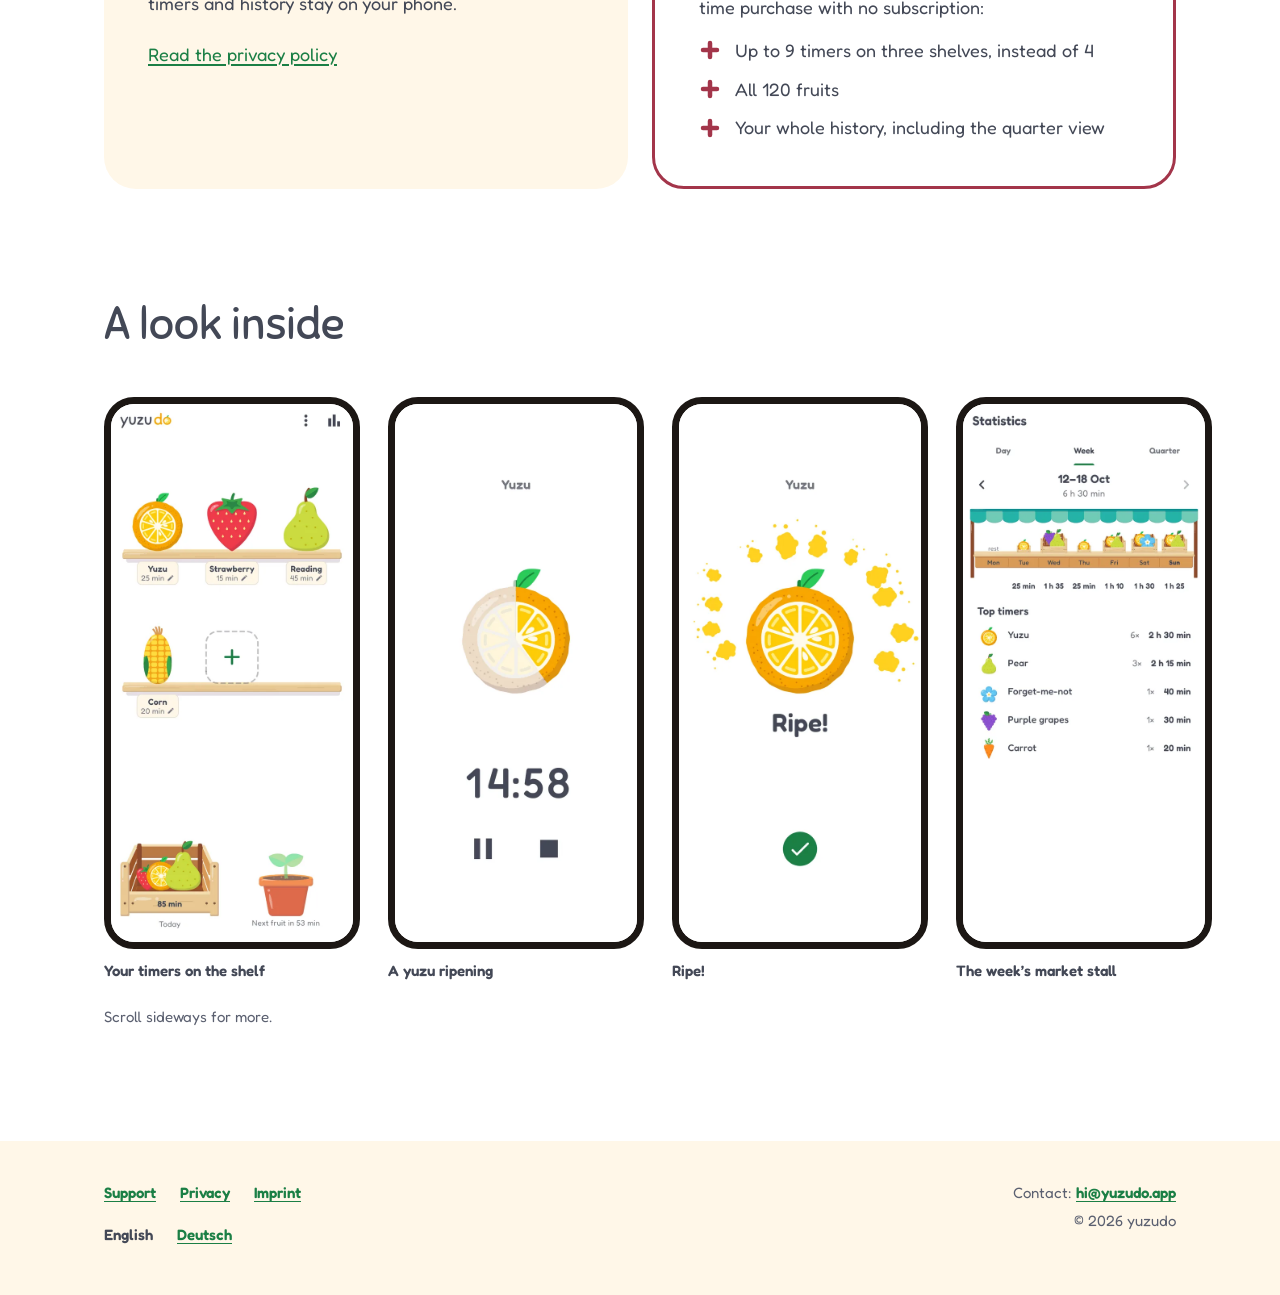
==== commit 830bee11: "yuzudo+ in cranberry; German in standard spelling with ß - yuzudo+ card, badge and "+" marks use cra" ====
--- a/index.html
+++ b/index.html
@@ -128,7 +128,7 @@
 </article>
 <article class="card card--plus" aria-labelledby="f-plus">
 <h3 id="f-plus"><picture><source media="(prefers-color-scheme: dark)" srcset="/img/brand/yuzudo-plus-wordmark-b.svg"><img src="/img/brand/yuzudo-plus-wordmark-a.svg" alt="yuzudo+" width="3625" height="985" loading="lazy"></picture></h3>
-<p class="pill-gold">Pay once</p>
+<p class="pill-plus">Pay once</p>
 <p>yuzudo is free to use. yuzudo+ adds more, as a one-time purchase with no subscription:</p>
 <ul class="plus-list"><li>Up to 9 timers on three shelves, instead of 4</li><li>All 120 fruits</li><li>Your whole history, including the quarter view</li></ul>
 </article>
--- a/css/site.css
+++ b/css/site.css
@@ -50,7 +50,9 @@
   --slate: #434856;
   --green: #1B7F45;          /* garden green: buttons and links on light grounds */
   --green-light: #53C683;    /* same hue (145°), lighter: links and buttons on soil */
-  --gold: #F8A600;           /* yuzu gold: yuzudo+ only, as a fill with dark text */
+  --gold: #F8A600;           /* yuzu gold: general accent; fills with slate text or decoration, never text on white */
+  --plus: #A3354A;           /* cranberry: yuzudo+ only and always; fills with white text */
+  --plus-mark: #A3354A;      /* yuzudo+ text and thin marks (lighter on dark grounds) */
   --paper: #FFF7E8;
   --soil: #1C1714;
 
@@ -65,7 +67,8 @@
   --line: #EFE2CA;
   --chip: var(--paper);
   --bezel: var(--soil);
-  --on-gold: var(--soil);
+  --on-gold: var(--slate);
+  --on-plus: var(--white);
 
   /* type */
   --font-display: "Sniglet", "Fredoka", ui-rounded, "Arial Rounded MT Bold", system-ui, sans-serif;
@@ -96,6 +99,7 @@
     --line: #3D332D;
     --chip: #2A221E;
     --bezel: #3D332D;
+    --plus-mark: #E05A6E;
   }
 }
 
@@ -411,15 +415,15 @@
 .card h3 { font-family: var(--font-display); font-weight: 400; font-size: var(--step-2); line-height: 1.1; }
 .card p { margin-top: 14px; max-width: 30em; }
 .card .more { margin-top: 22px; }
-.card--plus { background: var(--bg); border: 3px solid var(--gold); }
+.card--plus { background: var(--bg); border: 3px solid var(--plus-mark); }
 .card--plus h3 img { width: clamp(176px, 22vw, 232px); }
-.pill-gold {
+.pill-plus {
   display: inline-block;
   margin-top: 18px;
   padding: 3px 14px;
   border-radius: 999px;
-  background: var(--gold);
-  color: var(--on-gold);
+  background: var(--plus);
+  color: var(--on-plus);
   font-size: var(--step--1);
   font-weight: 600;
 }
@@ -432,8 +436,10 @@
   top: 0.2em;
   width: 22px;
   height: 22px;
-  /* the yuzudo+ "+": always yuzu gold #F8A600, rounded like Sniglet's plus */
-  background: url("data:image/svg+xml,%3Csvg xmlns='http://www.w3.org/2000/svg' viewBox='0 0 22 22'%3E%3Cpath d='M11 4v14M4 11h14' stroke='%23F8A600' stroke-width='4.5' stroke-linecap='round' fill='none'/%3E%3C/svg%3E") center / contain no-repeat;
+  /* the yuzudo+ "+": cranberry (#E05A6E on dark grounds), rounded like Sniglet's plus */
+  background: var(--plus-mark);
+  -webkit-mask: url("data:image/svg+xml,%3Csvg xmlns='http://www.w3.org/2000/svg' viewBox='0 0 22 22'%3E%3Cpath d='M11 4v14M4 11h14' stroke='%23000' stroke-width='4.5' stroke-linecap='round' fill='none'/%3E%3C/svg%3E") center / contain no-repeat;
+          mask: url("data:image/svg+xml,%3Csvg xmlns='http://www.w3.org/2000/svg' viewBox='0 0 22 22'%3E%3Cpath d='M11 4v14M4 11h14' stroke='%23000' stroke-width='4.5' stroke-linecap='round' fill='none'/%3E%3C/svg%3E") center / contain no-repeat;
 }
 
 /* screenshots */
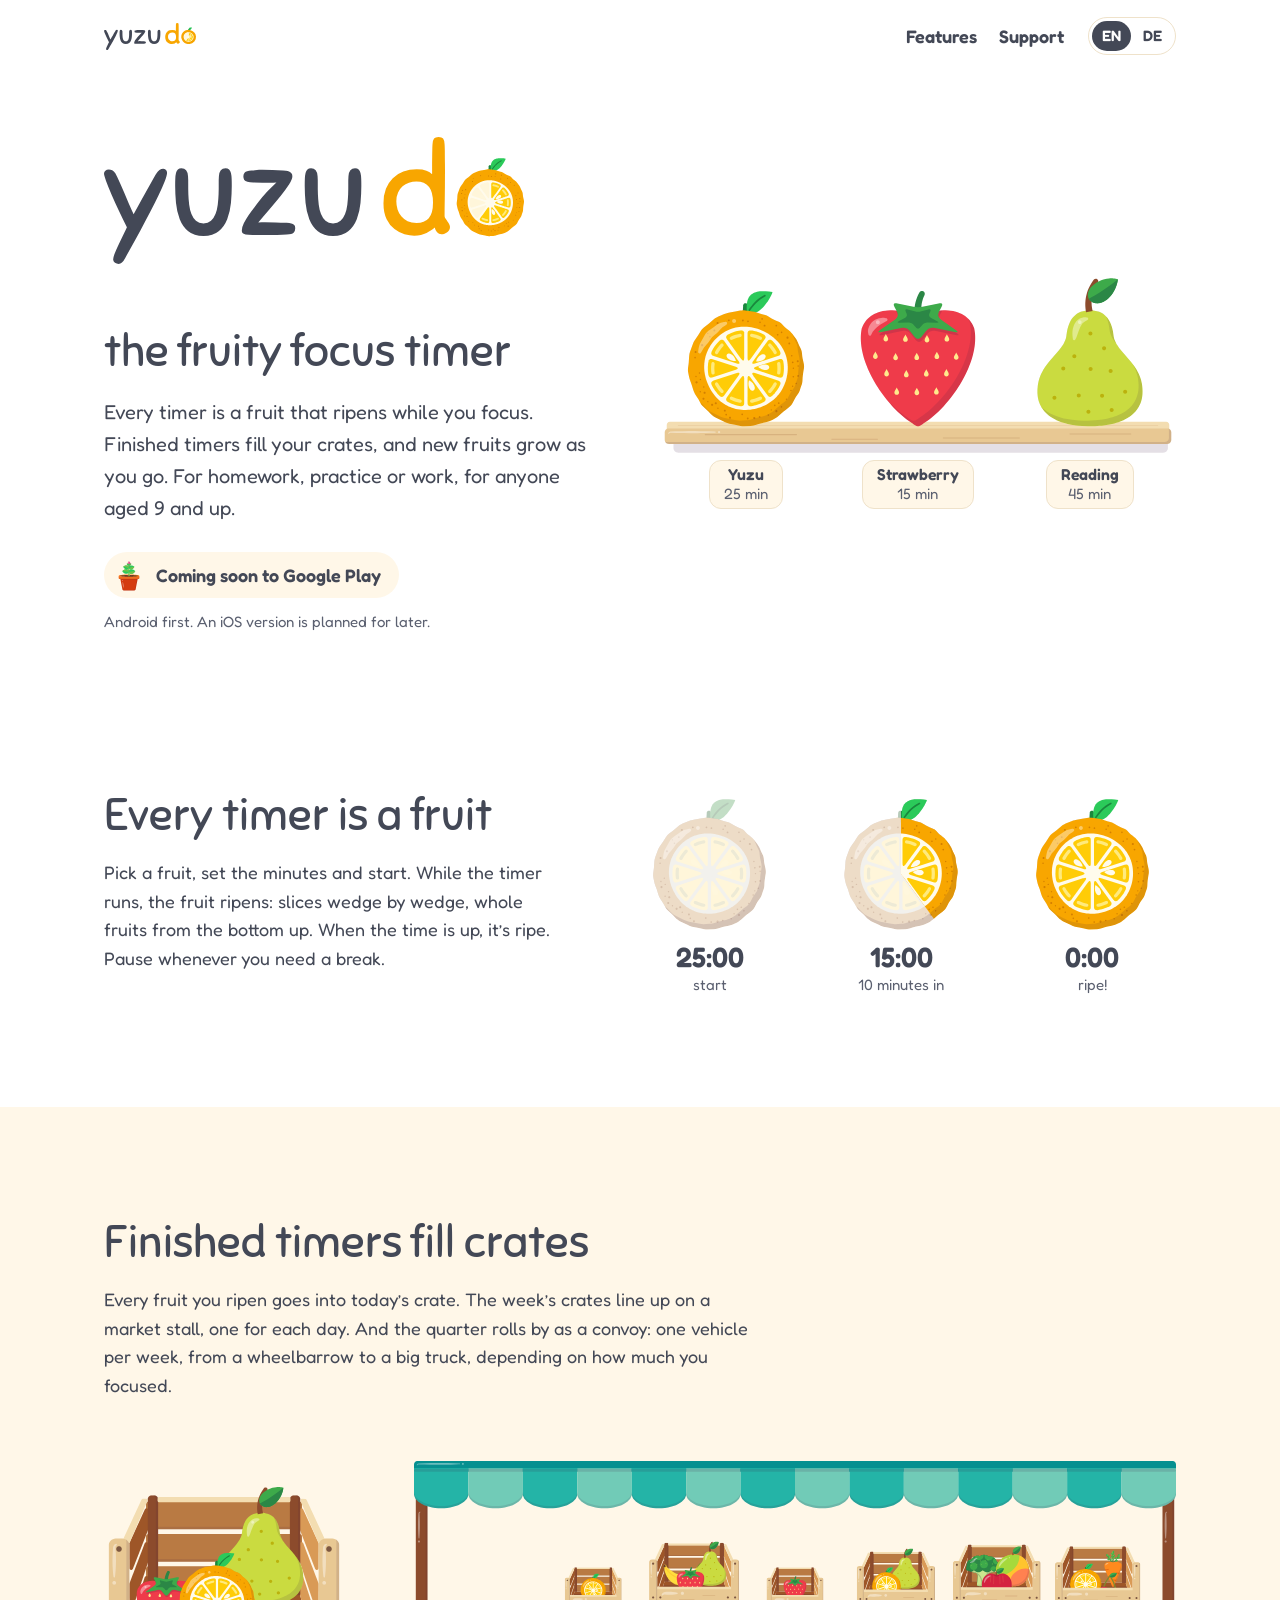
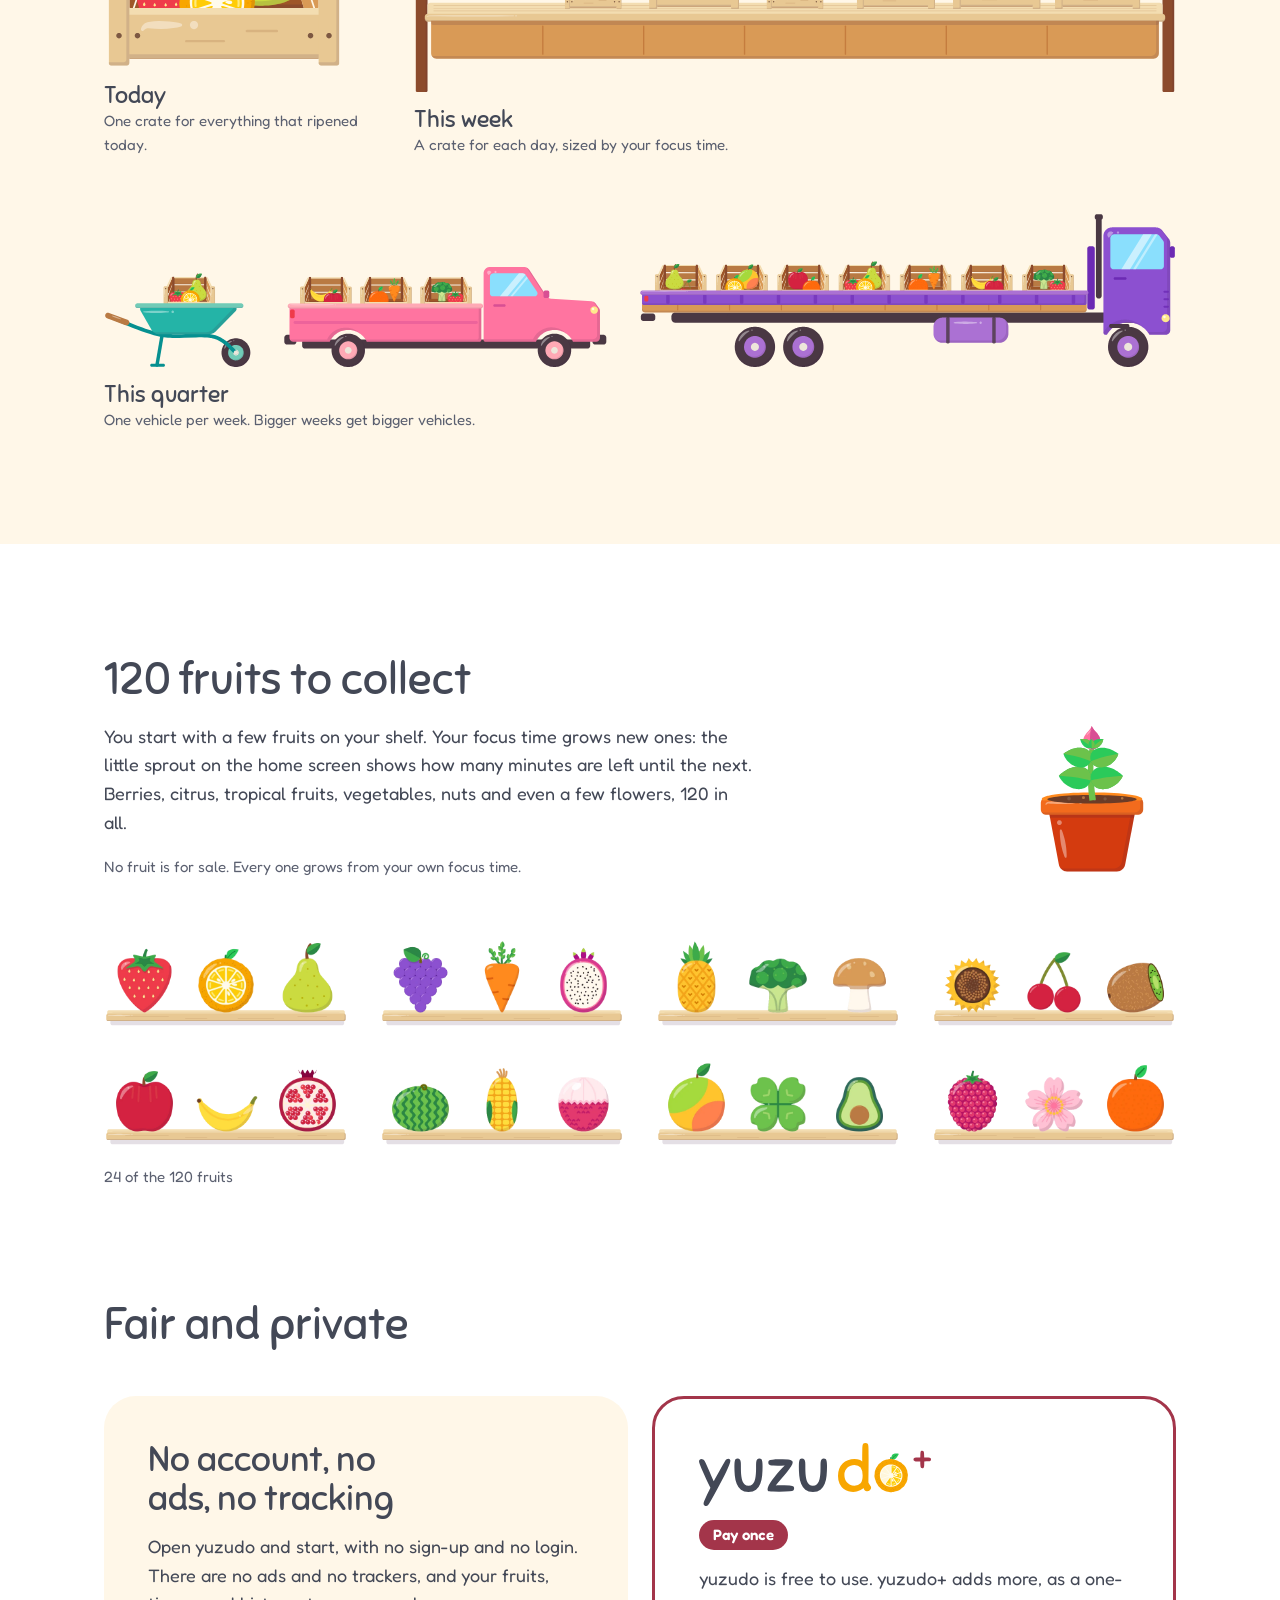
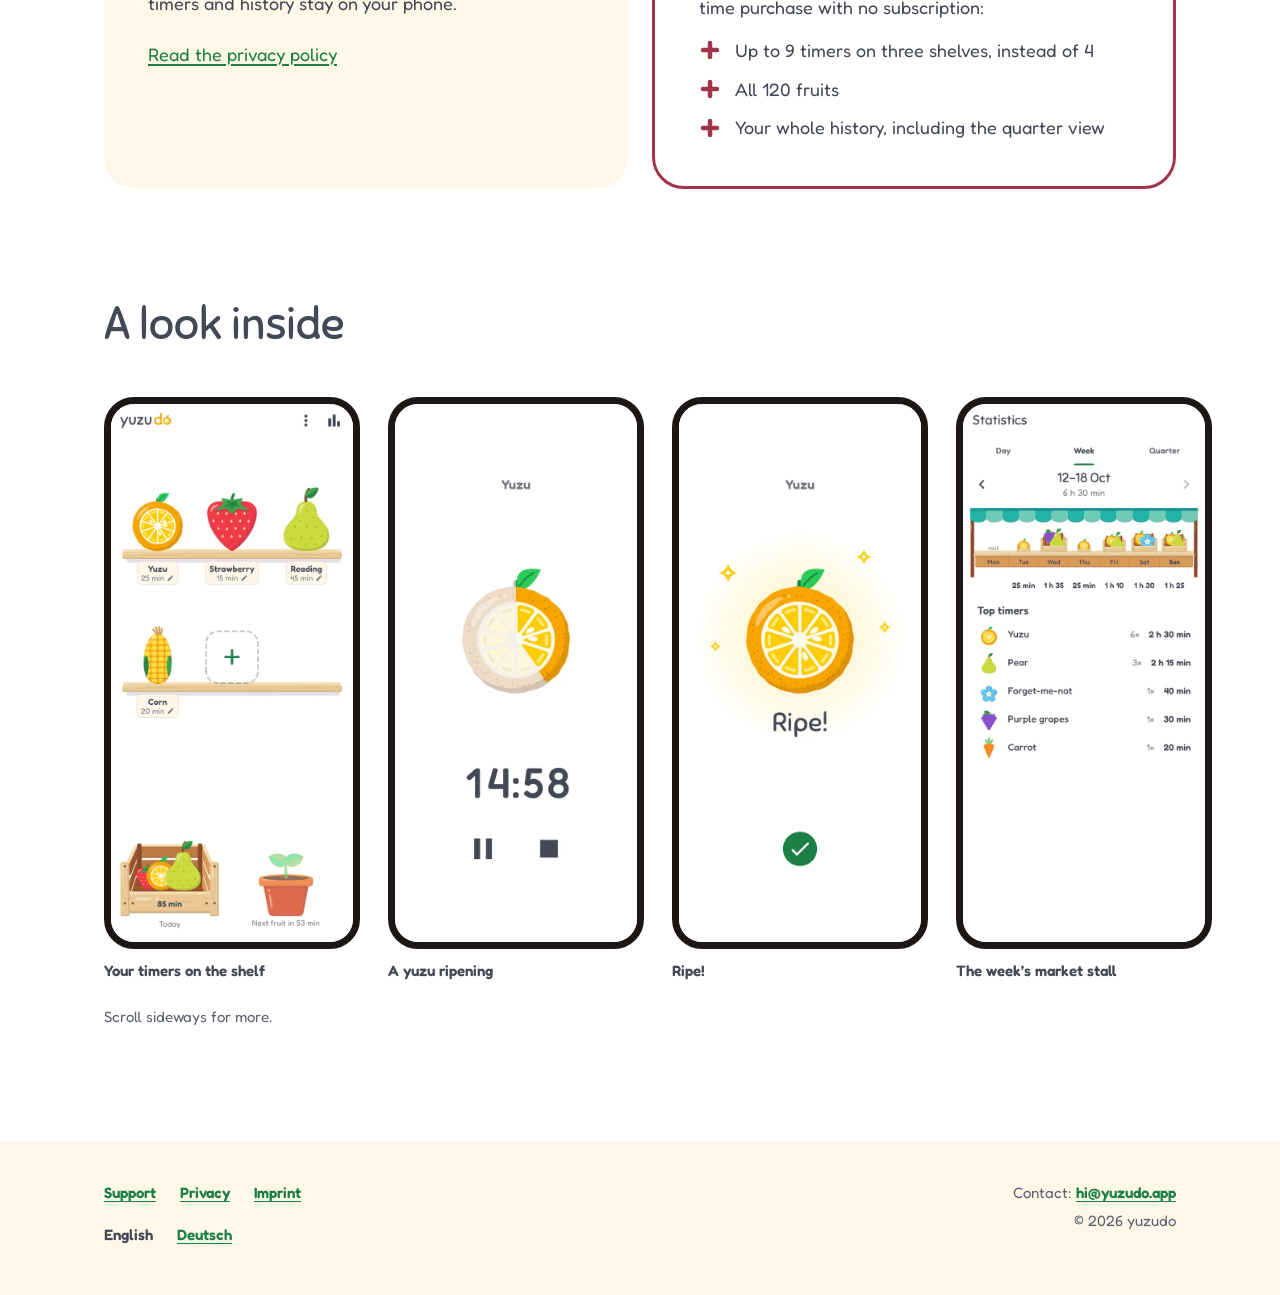
==== commit 3ed60af0: "Deep teal brand: new icons, social preview and screenshots - Favicons, touch icon and manifest icons" ====
--- a/index.html
+++ b/index.html
@@ -27,7 +27,7 @@
 <meta property="og:image" content="https://yuzudo.app/og.png">
 <meta property="og:image:width" content="1200">
 <meta property="og:image:height" content="630">
-<meta property="og:image:alt" content="yuzudo wordmark on blue: the fruity focus timer">
+<meta property="og:image:alt" content="yuzudo wordmark on deep teal: the fruity focus timer">
 <meta property="og:locale" content="en_GB">
 <meta property="og:locale:alternate" content="de_CH">
 <meta name="twitter:card" content="summary_large_image">
@@ -143,7 +143,7 @@
 <ul class="shots" aria-label="Screenshots" tabindex="0">
 <li><figure><img src="/img/screens/home_free_light.webp" alt="yuzudo home screen: a yuzu, a strawberry and a pear named Reading stand on a wooden shelf with their minutes, corn stands on a second shelf next to an empty slot with a plus. Below are today’s crate with 85 min and a sprout pot: next fruit in 53 min." width="600" height="1334" loading="lazy"><figcaption>Your timers on the shelf</figcaption></figure></li>
 <li><figure><img src="/img/screens/run_40.webp" alt="A running timer: a large yuzu half with four of its ten wedges ripe, 14:58 left, with pause and stop buttons." width="600" height="1334" loading="lazy"><figcaption>A yuzu ripening</figcaption></figure></li>
-<li><figure><img src="/img/screens/run_ripe.webp" alt="The finished timer: a fully ripe yuzu with juice splashes around it, the word Ripe! and a green check button." width="600" height="1334" loading="lazy"><figcaption>Ripe!</figcaption></figure></li>
+<li><figure><img src="/img/screens/run_ripe.webp" alt="The finished timer: a fully ripe yuzu with a soft glow and a few sparkles around it, the word Ripe! and a green check button." width="600" height="1334" loading="lazy"><figcaption>Ripe!</figcaption></figure></li>
 <li><figure><img src="/img/screens/stats_week.webp" alt="Statistics, Week tab for 12–18 Oct: a market stall with one crate per day sized by focus time, Monday marked as rest, 6 h 30 min in total, and a list of top timers." width="600" height="1334" loading="lazy"><figcaption>The week’s market stall</figcaption></figure></li>
 <li><figure><img src="/img/screens/stats_quarter.webp" alt="Statistics, Quarter tab: one vehicle per week, mostly cargo bikes, plus a pink pickup and a wheelbarrow, each carrying crates of fruit with that week’s focus time." width="600" height="1334" loading="lazy"><figcaption>The quarter, one vehicle per week</figcaption></figure></li>
 <li><figure><img src="/img/screens/home_plus_dark.webp" alt="Home screen in dark mode with yuzudo+: nine timers on three shelves, among them grapes, a carrot running at 14:30, a dragon fruit, a persimmon, a forget-me-not and a marigold." width="600" height="1334" loading="lazy"><figcaption>yuzudo+ in dark mode</figcaption></figure></li>
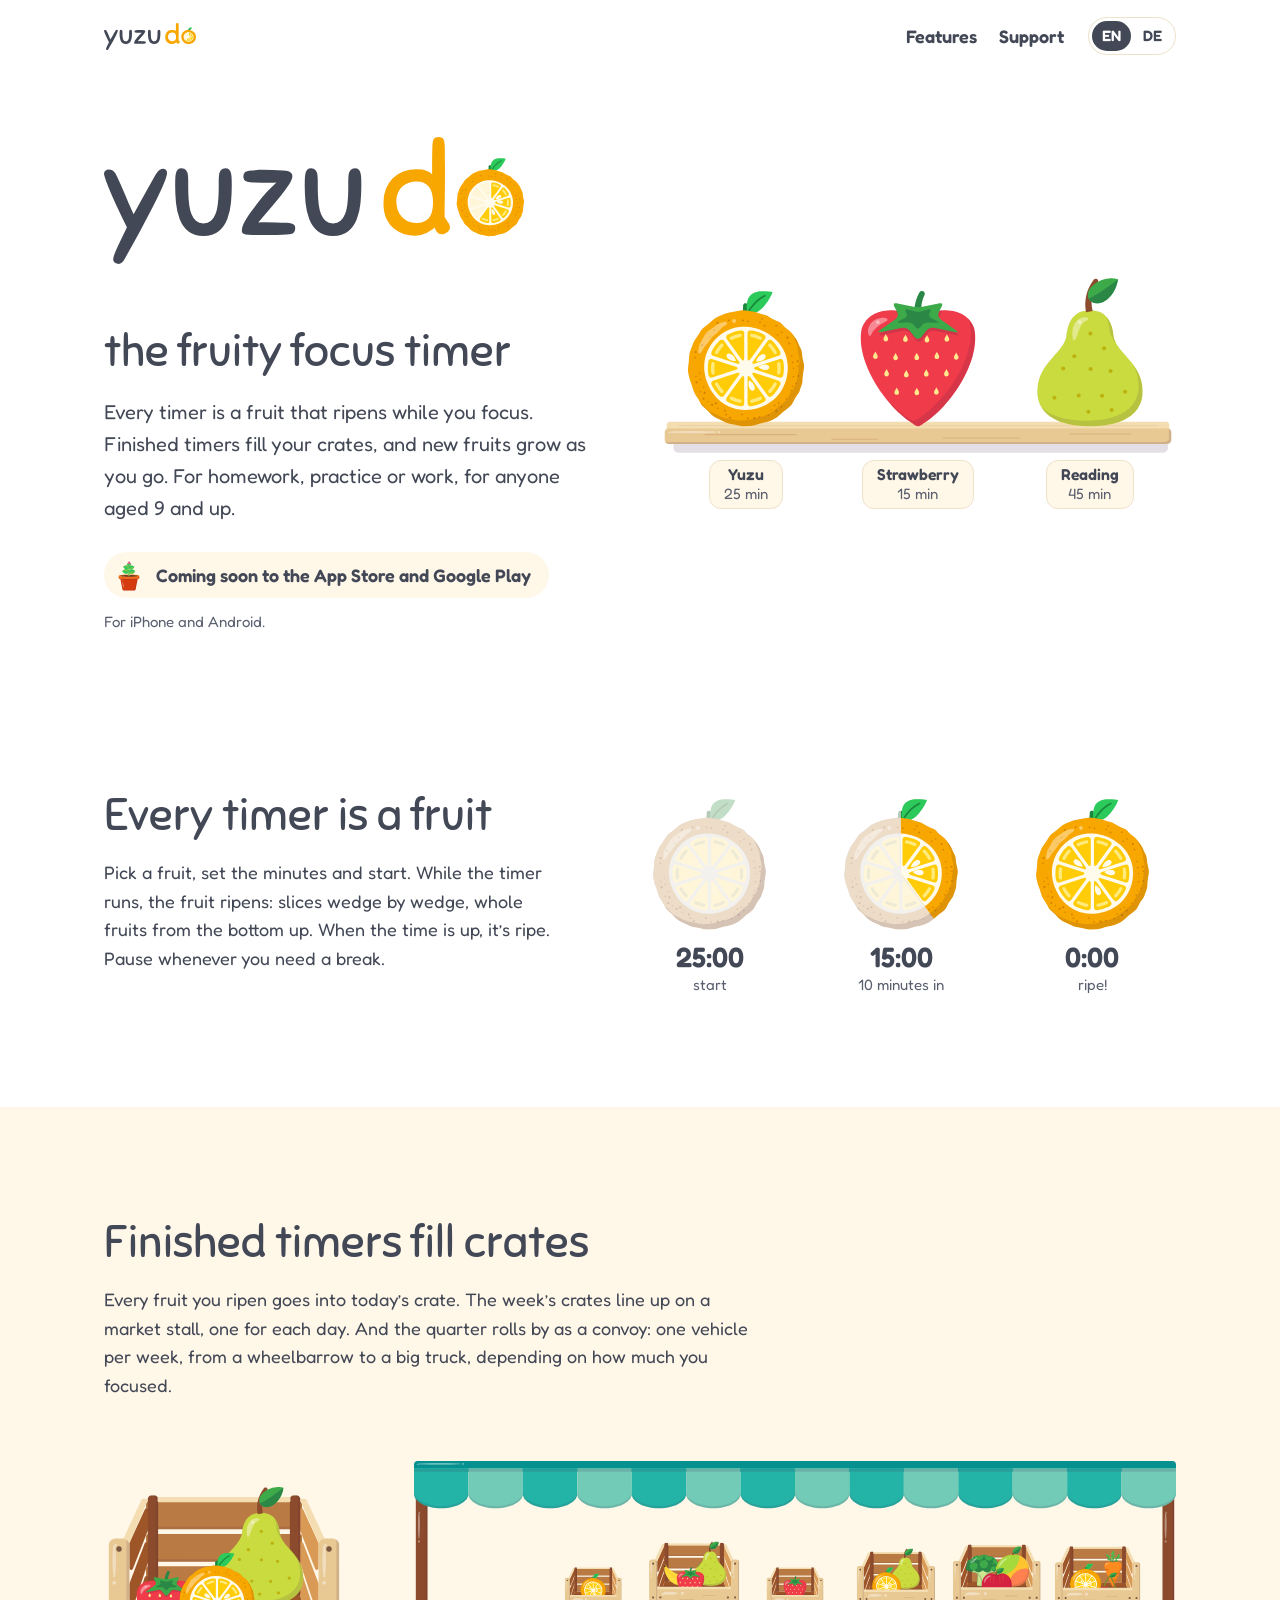
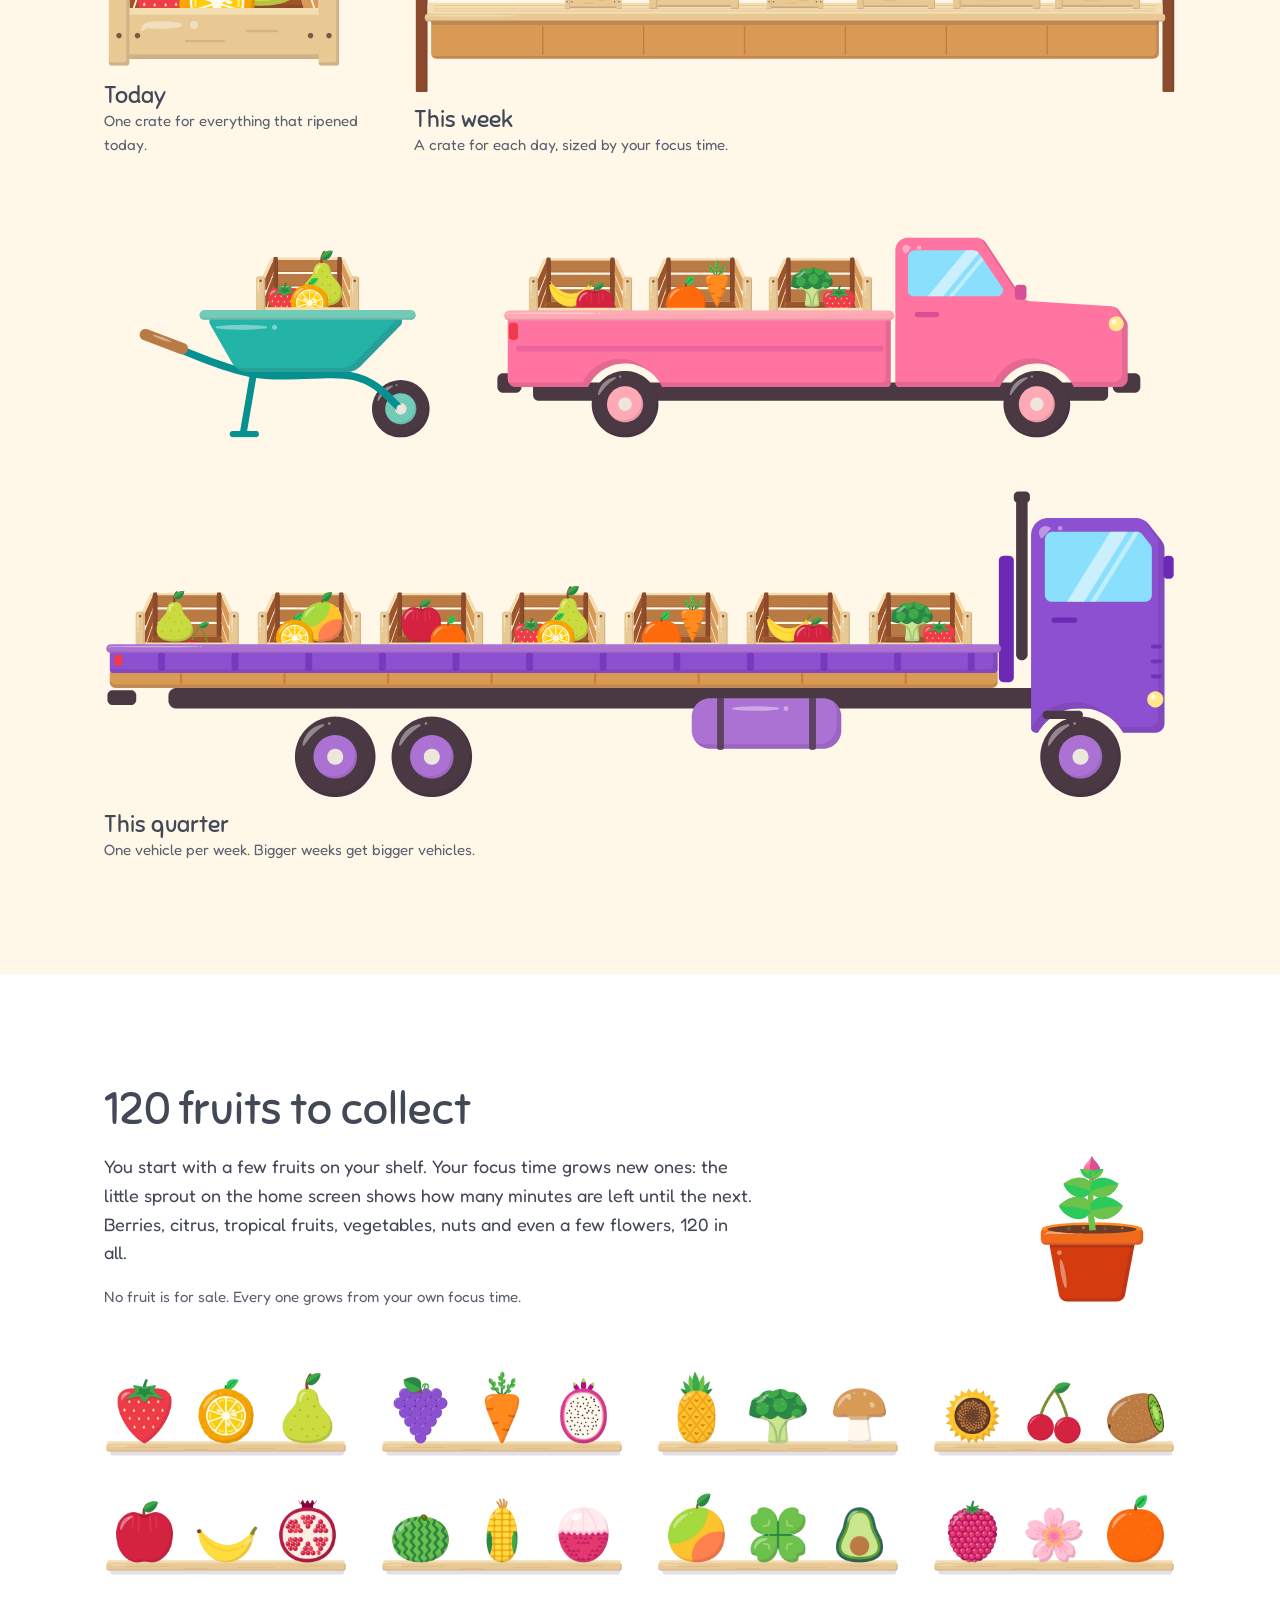
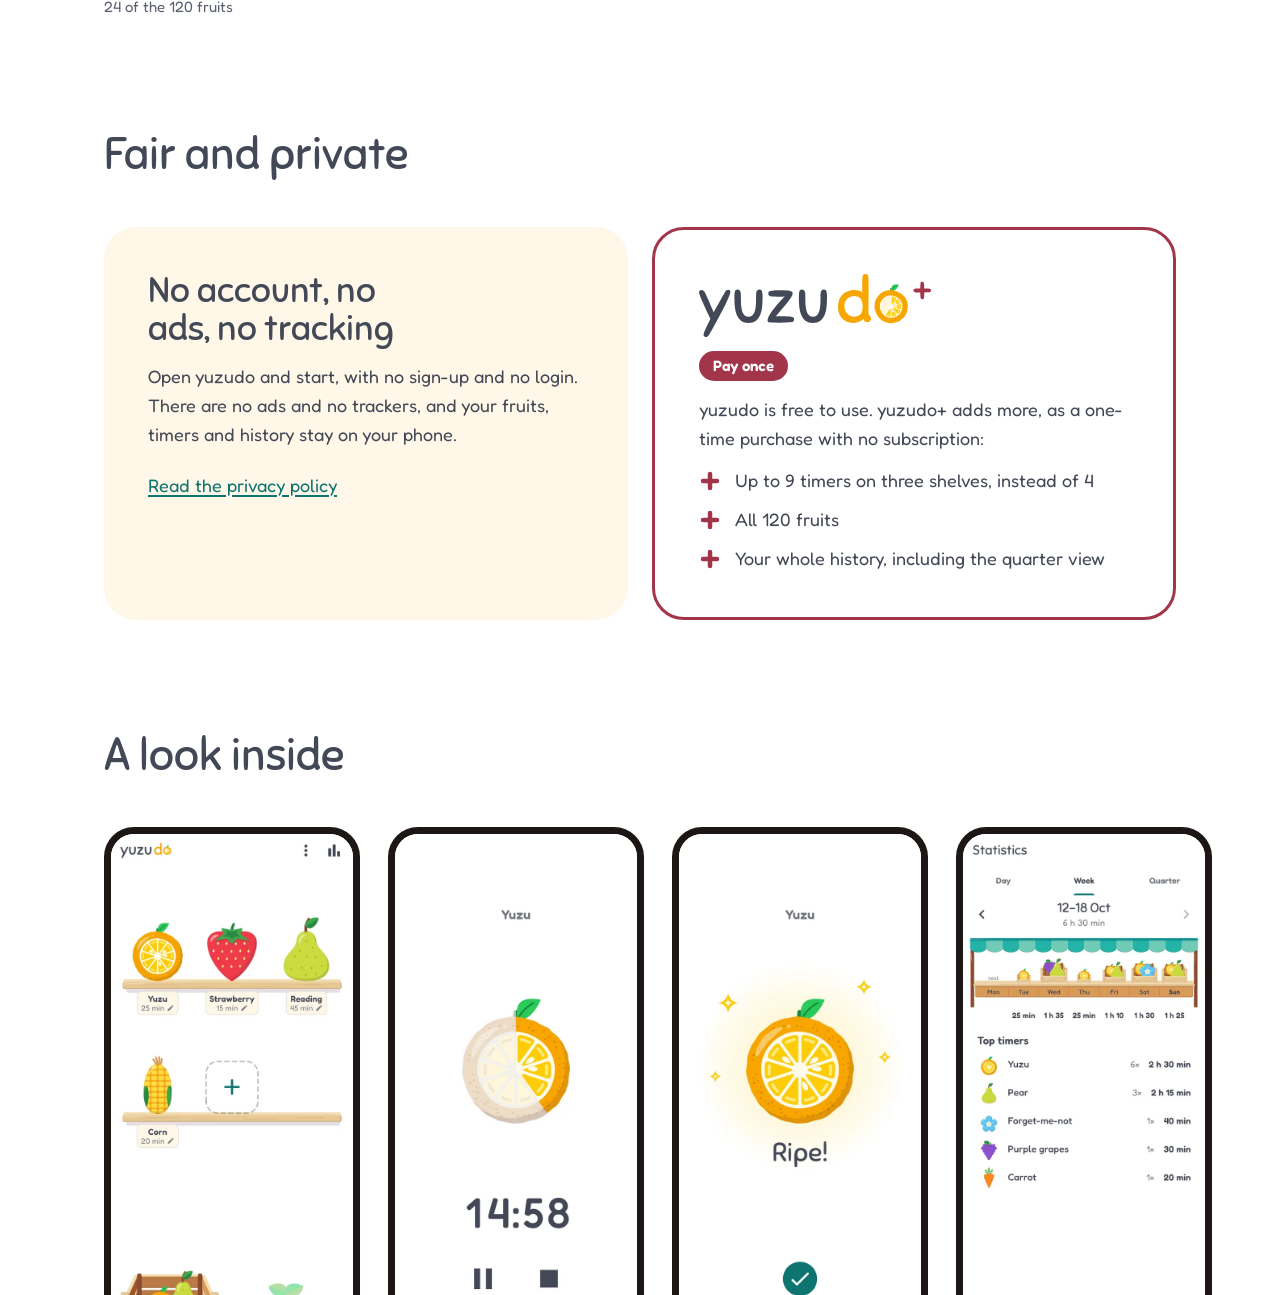
==== commit d940cb88: "The iPhone version: home, privacy and support in English and German - Home: yuzudo is coming to the " ====
--- a/index.html
+++ b/index.html
@@ -4,7 +4,7 @@
 <meta charset="utf-8">
 <meta name="viewport" content="width=device-width, initial-scale=1">
 <title>yuzudo – the fruity focus timer</title>
-<meta name="description" content="yuzudo is a fruity focus timer for Android: every timer is a fruit that ripens while you focus. No account, no ads, no tracking. Coming soon to Google Play.">
+<meta name="description" content="yuzudo is a fruity focus timer for iPhone and Android: every timer is a fruit that ripens while you focus. No account, no ads, no tracking. Coming soon to the App Store and Google Play.">
 <meta name="color-scheme" content="light dark">
 <meta name="theme-color" content="#FFFFFF" media="(prefers-color-scheme: light)">
 <meta name="theme-color" content="#1C1714" media="(prefers-color-scheme: dark)">
@@ -22,7 +22,7 @@
 <meta property="og:type" content="website">
 <meta property="og:site_name" content="yuzudo">
 <meta property="og:title" content="yuzudo – the fruity focus timer">
-<meta property="og:description" content="yuzudo is a fruity focus timer for Android: every timer is a fruit that ripens while you focus. No account, no ads, no tracking. Coming soon to Google Play.">
+<meta property="og:description" content="yuzudo is a fruity focus timer for iPhone and Android: every timer is a fruit that ripens while you focus. No account, no ads, no tracking. Coming soon to the App Store and Google Play.">
 <meta property="og:url" content="https://yuzudo.app/">
 <meta property="og:image" content="https://yuzudo.app/og.png">
 <meta property="og:image:width" content="1200">
@@ -55,8 +55,8 @@
 <div class="hero-text">
 <h1 id="hero-title"><picture><source media="(prefers-color-scheme: dark)" srcset="/img/brand/yuzudo-wordmark-b.svg"><img src="/img/brand/yuzudo-wordmark-a.svg" alt="yuzudo" width="3264" height="985"></picture><span class="tagline">the fruity focus timer</span></h1>
 <p class="intro">Every timer is a fruit that ripens while you focus. Finished timers fill your crates, and new fruits grow as you go. For homework, practice or work, for anyone aged 9 and up.</p>
-<p class="soon"><img src="/img/art/sprout.svg" alt="" width="512" height="512">Coming soon to Google Play</p>
-<p class="soon-note">Android first. An iOS version is planned for later.</p>
+<p class="soon"><img src="/img/art/sprout.svg" alt="" width="512" height="512">Coming soon to the App Store and Google Play</p>
+<p class="soon-note">For iPhone and Android.</p>
 </div>
 <figure class="shelf" role="img" aria-label="Three timers on a wooden shelf, ripening: a yuzu (25 min), a strawberry (15 min) and a pear named Reading (45 min).">
 <div class="shelf-fruits"><div class="fruit fruit--radial" style="--delay:0.5s"><img class="unripe" src="/img/fruits/yz_unripe.svg" alt="" width="512" height="512"><img class="ripe" src="/img/fruits/yz.svg" alt="" width="512" height="512"></div><div class="fruit fruit--fill" style="--delay:0.2s"><img class="unripe" src="/img/fruits/sb_unripe.svg" alt="" width="512" height="512"><img class="ripe" src="/img/fruits/sb.svg" alt="" width="512" height="512"></div><div class="fruit fruit--fill" style="--delay:0.8s"><img class="unripe" src="/img/fruits/pe_unripe.svg" alt="" width="512" height="512"><img class="ripe" src="/img/fruits/pe.svg" alt="" width="512" height="512"></div></div>
--- a/css/site.css
+++ b/css/site.css
@@ -48,8 +48,8 @@
   /* brand */
   --white: #FFFFFF;
   --slate: #434856;
-  --green: #1B7F45;          /* garden green: buttons and links on light grounds */
-  --green-light: #53C683;    /* same hue (145°), lighter: links and buttons on soil */
+  --teal: #0E7470;           /* deep teal, the app's UI colour and icon ground: buttons and links on light grounds */
+  --teal-light: #45B8AE;     /* the app's teal for dark grounds: links and buttons on soil (7.4:1) */
   --gold: #F8A600;           /* yuzu gold: general accent; fills with slate text or decoration, never text on white */
   --plus: #A3354A;           /* cranberry: yuzudo+ only and always; fills with white text */
   --plus-mark: #A3354A;      /* yuzudo+ text and thin marks (lighter on dark grounds) */
@@ -60,8 +60,8 @@
   --bg: var(--white);
   --text: var(--slate);
   --muted: #5B6070;
-  --link: var(--green);
-  --btn: var(--green);
+  --link: var(--teal);
+  --btn: var(--teal);
   --on-btn: var(--white);
   --surface: var(--paper);
   --line: #EFE2CA;
@@ -92,8 +92,8 @@
     --bg: var(--soil);
     --text: var(--paper);
     --muted: #CFC4B4;
-    --link: var(--green-light);
-    --btn: var(--green-light);
+    --link: var(--teal-light);
+    --btn: var(--teal-light);
     --on-btn: var(--soil);
     --surface: #2A221E;
     --line: #3D332D;
